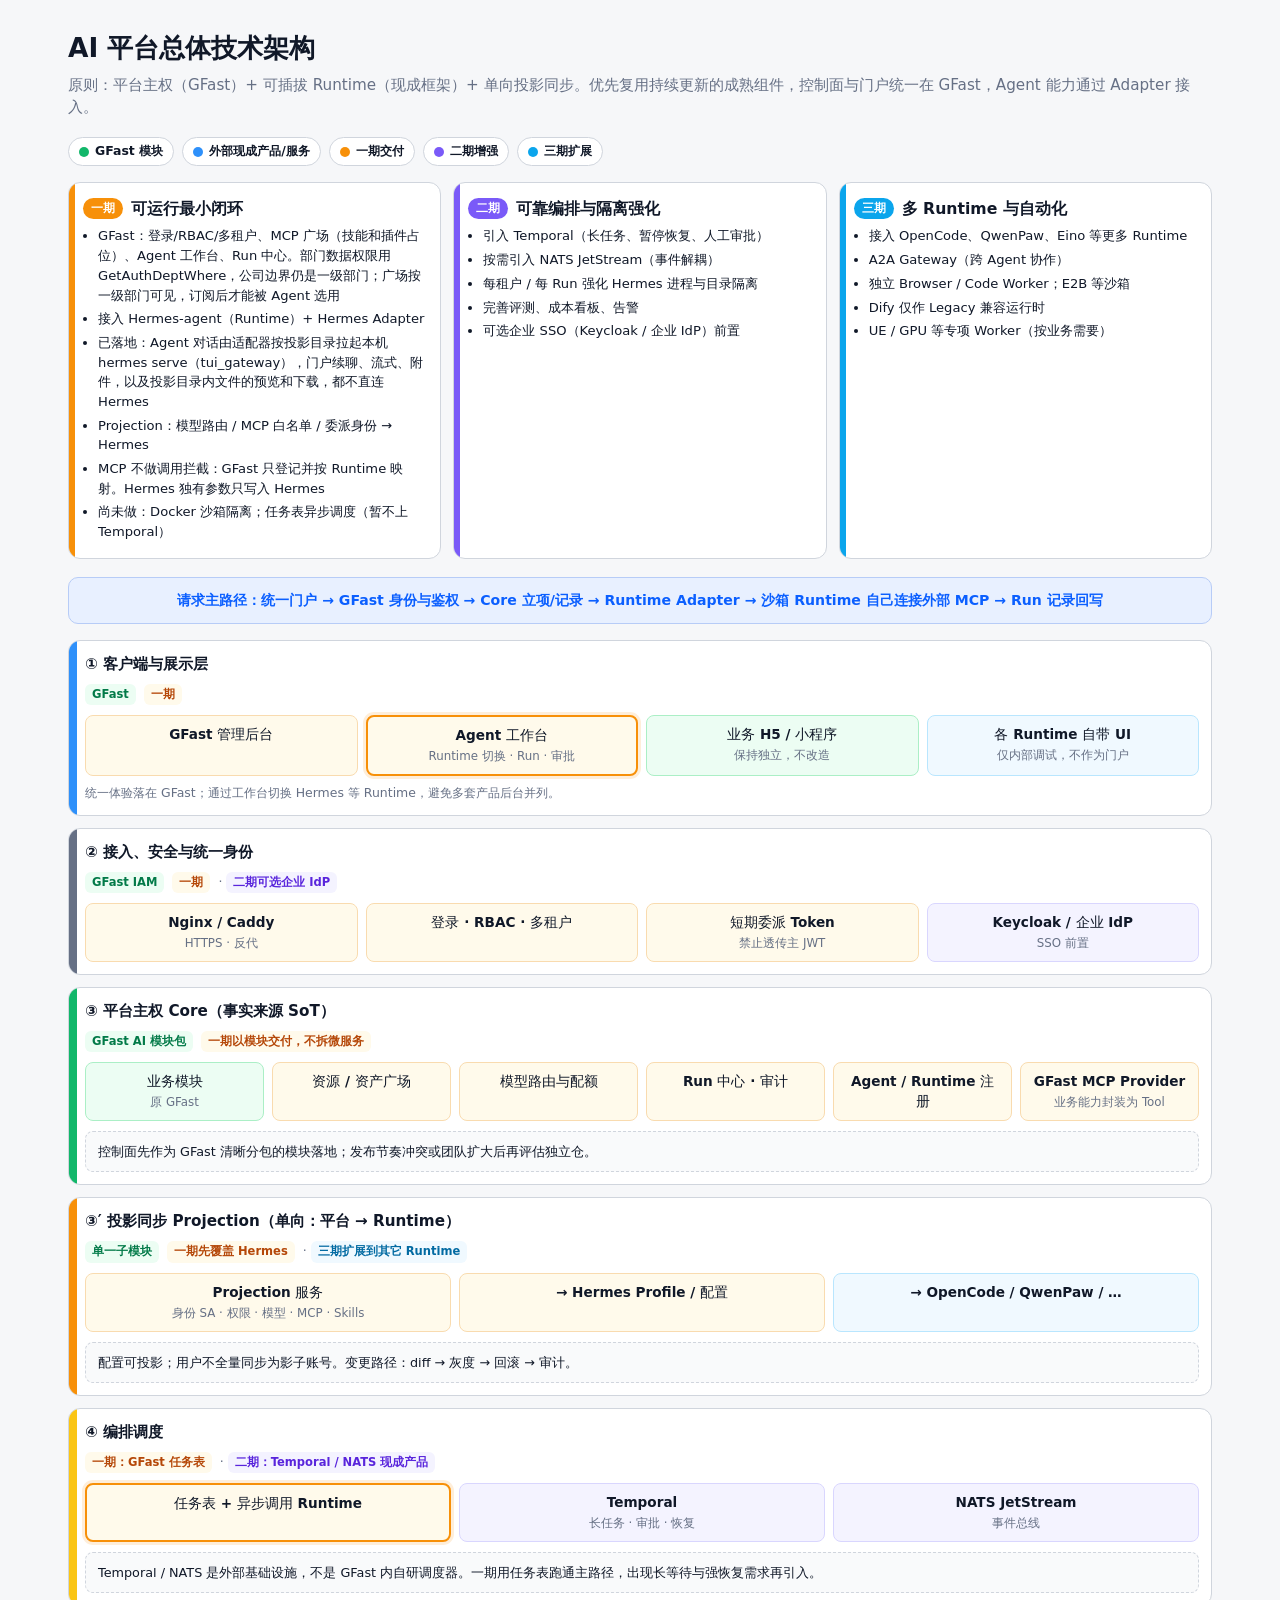
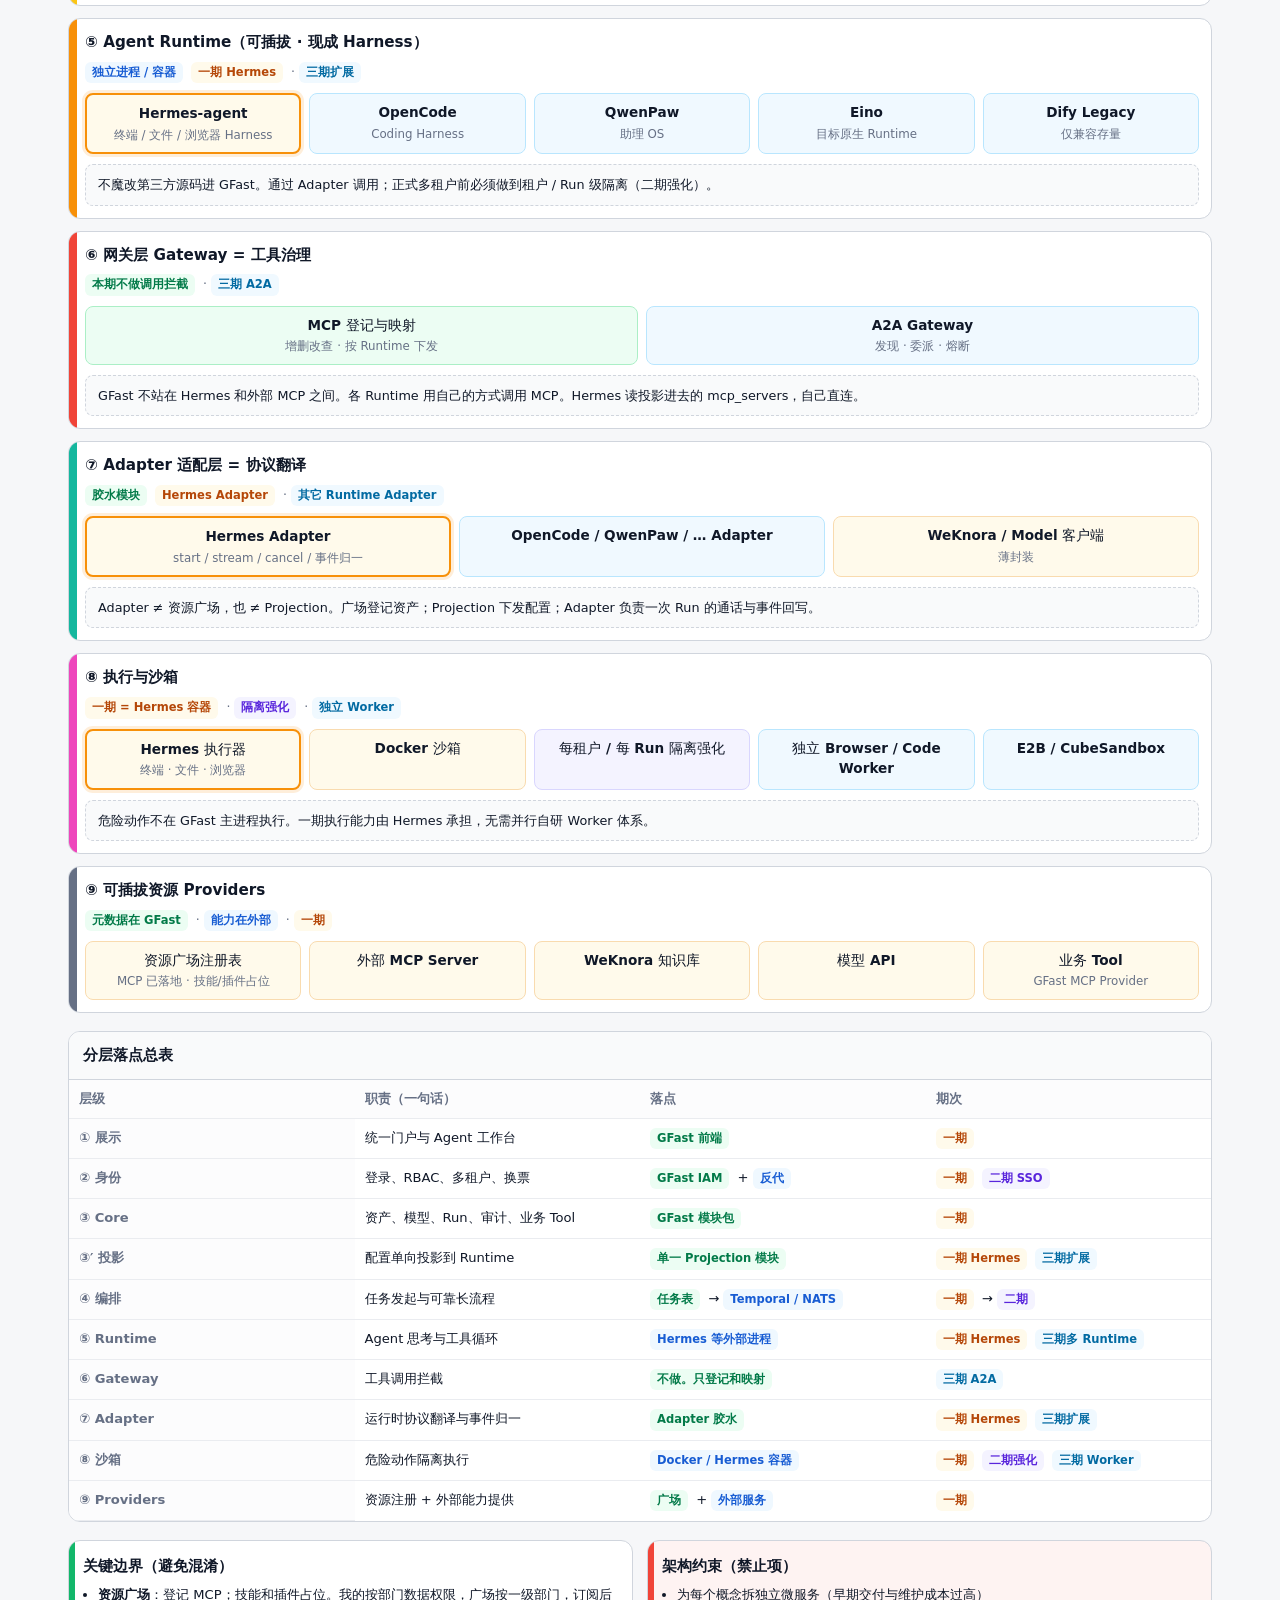
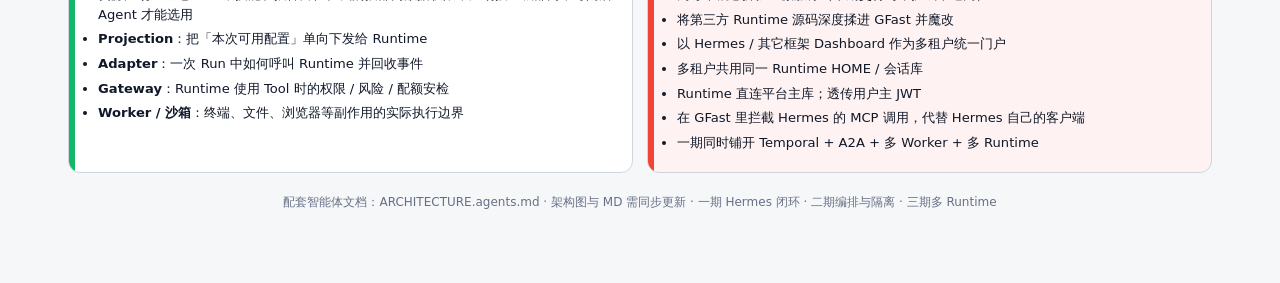
==== index.html @ 3c0a9f0e "docs: sync architecture from coding workspace Reflect current integration: GFast registers/projects " ====
<!DOCTYPE html>
<html lang="zh-CN">
<head>
    <meta charset="UTF-8" />
    <meta name="viewport" content="width=device-width, initial-scale=1" />
    <title>AI 平台总体技术架构</title>
    <style>
        :root {
            --bg: #f6f7f9;
            --text: #101828;
            --muted: #667085;
            --border: #d0d5dd;
            --card: #fff;
            --gfast: #ecfdf3;
            --gfast-a: #12b76a;
            --ext: #eff8ff;
            --ext-a: #2e90fa;
            --p1: #fffaeb;
            --p1-a: #f79009;
            --p2: #f4f3ff;
            --p2-a: #7a5af8;
            --p3: #f0f9ff;
            --p3-a: #0ba5ec;
            --danger: #fef3f2;
            --danger-a: #f04438;
        }
        * { box-sizing: border-box; }
        body {
            margin: 0;
            font-family: "PingFang SC", "Noto Sans SC", "Microsoft YaHei", system-ui, sans-serif;
            background: var(--bg);
            color: var(--text);
            line-height: 1.5;
        }
        .page { max-width: 1180px; margin: 0 auto; padding: 28px 18px 72px; }
        h1 { margin: 0 0 6px; font-size: 1.65rem; }
        .sub { margin: 0 0 18px; color: var(--muted); font-size: .95rem; }

        .legend {
            display: flex; flex-wrap: wrap; gap: 8px; margin-bottom: 16px;
        }
        .chip {
            display: inline-flex; align-items: center; gap: 6px;
            border-radius: 999px; padding: 4px 10px; font-size: .78rem; font-weight: 600;
            border: 1px solid var(--border); background: #fff;
        }
        .dot { width: 10px; height: 10px; border-radius: 50%; }
        .dot.gfast { background: var(--gfast-a); }
        .dot.ext { background: var(--ext-a); }
        .dot.p1 { background: var(--p1-a); }
        .dot.p2 { background: var(--p2-a); }
        .dot.p3 { background: var(--p3-a); }

        .phases {
            display: grid;
            grid-template-columns: repeat(3, 1fr);
            gap: 12px;
            margin-bottom: 18px;
        }
        @media (max-width: 900px) { .phases { grid-template-columns: 1fr; } }
        .phase-card {
            background: #fff;
            border: 1px solid var(--border);
            border-radius: 12px;
            padding: 14px 14px 12px;
            position: relative;
            overflow: hidden;
        }
        .phase-card::before {
            content: ""; position: absolute; left: 0; top: 0; bottom: 0; width: 6px;
            background: var(--accent);
        }
        .phase-card.p1 { --accent: var(--p1-a); }
        .phase-card.p2 { --accent: var(--p2-a); }
        .phase-card.p3 { --accent: var(--p3-a); }
        .phase-card h2 {
            margin: 0 0 6px; font-size: .98rem;
            display: flex; align-items: center; gap: 8px;
        }
        .badge {
            font-size: .72rem; font-weight: 700; padding: 2px 8px;
            border-radius: 999px; color: #fff; background: var(--accent);
        }
        .phase-card ul { margin: 0; padding-left: 1.15em; font-size: .82rem; }
        .phase-card li { margin: 4px 0; }

        .flow {
            text-align: center; font-weight: 650; color: #0b5fff;
            background: #e8f0ff; border: 1px solid #b7ccf7; border-radius: 10px;
            padding: 12px 14px; margin-bottom: 16px; font-size: .88rem;
        }

        .tag {
            display: inline-block; font-size: .72rem; font-weight: 700;
            padding: 2px 7px; border-radius: 6px; margin-right: 4px; white-space: nowrap;
        }
        .tag.gfast { background: var(--gfast); color: #027a48; }
        .tag.ext { background: var(--ext); color: #175cd3; }
        .tag.p1 { background: var(--p1); color: #b54708; }
        .tag.p2 { background: var(--p2); color: #5925dc; }
        .tag.p3 { background: var(--p3); color: #026aa2; }

        .layers { display: flex; flex-direction: column; gap: 12px; }
        .layer {
            position: relative; border: 1.5px solid var(--border); border-radius: 12px;
            padding: 12px 12px 12px 16px; background: #fff; overflow: hidden;
        }
        .layer::before {
            content: ""; position: absolute; left: 0; top: 0; bottom: 0; width: 8px;
            background: var(--accent, #98a2b3);
        }
        .layer h3 { margin: 0 0 8px; font-size: .95rem; }
        .meta { font-size: .78rem; color: var(--muted); margin: 0 0 10px; }
        .boxes { display: flex; flex-wrap: wrap; gap: 8px; }
        .box {
            background: #fff; border: 1px solid #c8cdd5; border-radius: 8px;
            padding: 8px 10px; min-width: 130px; flex: 1 1 130px; text-align: center;
            font-size: .85rem; font-weight: 550;
        }
        .box small { display: block; margin-top: 3px; color: var(--muted); font-weight: 400; font-size: .74rem; }
        .box.gfast { background: var(--gfast); border-color: #abefc6; }
        .box.ext { background: var(--ext); border-color: #b2ddff; }
        .box.p1 { background: var(--p1); border-color: #f9dbaf; }
        .box.p2 { background: var(--p2); border-color: #d9d6fe; }
        .box.p3 { background: var(--p3); border-color: #b9e6fe; }
        .box.highlight {
            border: 2.5px solid #f79009; background: #fffaeb;
            box-shadow: 0 0 0 3px rgba(247,144,9,.15);
        }
        .note { margin: 8px 0 0; font-size: .78rem; color: var(--muted); }
        .explain {
            margin-top: 10px; padding: 10px 12px; border-radius: 8px;
            background: #f9fafb; border: 1px dashed #d0d5dd; font-size: .8rem;
        }

        .l1 { --accent: #2e90fa; }
        .l2 { --accent: #667085; }
        .l3 { --accent: #12b76a; }
        .l3p { --accent: #f79009; }
        .l4 { --accent: #fac515; }
        .l5 { --accent: #f79009; }
        .l6 { --accent: #f04438; }
        .l7 { --accent: #15b79e; }
        .l8 { --accent: #ee46bc; }
        .l9 { --accent: #667085; }

        .bottom {
            display: grid; grid-template-columns: 1fr 1fr; gap: 14px; margin-top: 18px;
        }
        @media (max-width: 900px) { .bottom { grid-template-columns: 1fr; } }
        .panel {
            background: #fff; border: 1px solid var(--border); border-radius: 12px;
            padding: 14px; position: relative; overflow: hidden;
        }
        .panel::before {
            content: ""; position: absolute; left: 0; top: 0; bottom: 0; width: 6px;
            background: var(--accent, #98a2b3);
        }
        .panel h3 { margin: 0 0 8px; font-size: .92rem; }
        .panel ul { margin: 0; padding-left: 1.15em; font-size: .82rem; }
        .panel li { margin: 5px 0; }
        .panel.concepts { --accent: #12b76a; }
        .panel.forbid { --accent: var(--danger-a); background: var(--danger); }

        .matrix {
            margin-top: 18px;
            background: #fff;
            border: 1px solid var(--border);
            border-radius: 12px;
            overflow: hidden;
        }
        .matrix h3 {
            margin: 0; padding: 12px 14px; font-size: .95rem;
            border-bottom: 1px solid var(--border); background: #f9fafb;
        }
        .matrix table { width: 100%; border-collapse: collapse; font-size: .82rem; }
        .matrix th, .matrix td {
            border-bottom: 1px solid #eaecf0; padding: 9px 10px; text-align: left; vertical-align: top;
        }
        .matrix th { color: var(--muted); font-weight: 600; background: #fcfcfd; width: 16%; }
        .matrix tr:last-child td { border-bottom: none; }

        footer { margin-top: 20px; text-align: center; color: var(--muted); font-size: .75rem; }
    </style>
</head>
<body>
<div class="page">
    <h1>AI 平台总体技术架构</h1>
    <p class="sub">原则：平台主权（GFast）+ 可插拔 Runtime（现成框架）+ 单向投影同步。优先复用持续更新的成熟组件，控制面与门户统一在 GFast，Agent 能力通过 Adapter 接入。</p>

    <div class="legend">
        <span class="chip"><span class="dot gfast"></span>GFast 模块</span>
        <span class="chip"><span class="dot ext"></span>外部现成产品/服务</span>
        <span class="chip"><span class="dot p1"></span>一期交付</span>
        <span class="chip"><span class="dot p2"></span>二期增强</span>
        <span class="chip"><span class="dot p3"></span>三期扩展</span>
    </div>

    <div class="phases">
        <section class="phase-card p1">
            <h2><span class="badge">一期</span> 可运行最小闭环</h2>
            <ul>
                <li>GFast：登录/RBAC/多租户、MCP 广场（技能和插件占位）、Agent 工作台、Run 中心。部门数据权限用 GetAuthDeptWhere，公司边界仍是一级部门；广场按一级部门可见，订阅后才能被 Agent 选用</li>
                <li>接入 Hermes-agent（Runtime）+ Hermes Adapter</li>
                <li>已落地：Agent 对话由适配器按投影目录拉起本机 hermes serve（tui_gateway），门户续聊、流式、附件，以及投影目录内文件的预览和下载，都不直连 Hermes</li>
                <li>Projection：模型路由 / MCP 白名单 / 委派身份 → Hermes</li>
                <li>MCP 不做调用拦截：GFast 只登记并按 Runtime 映射。Hermes 独有参数只写入 Hermes</li>
                <li>尚未做：Docker 沙箱隔离；任务表异步调度（暂不上 Temporal）</li>
            </ul>
        </section>
        <section class="phase-card p2">
            <h2><span class="badge">二期</span> 可靠编排与隔离强化</h2>
            <ul>
                <li>引入 Temporal（长任务、暂停恢复、人工审批）</li>
                <li>按需引入 NATS JetStream（事件解耦）</li>
                <li>每租户 / 每 Run 强化 Hermes 进程与目录隔离</li>
                <li>完善评测、成本看板、告警</li>
                <li>可选企业 SSO（Keycloak / 企业 IdP）前置</li>
            </ul>
        </section>
        <section class="phase-card p3">
            <h2><span class="badge">三期</span> 多 Runtime 与自动化</h2>
            <ul>
                <li>接入 OpenCode、QwenPaw、Eino 等更多 Runtime</li>
                <li>A2A Gateway（跨 Agent 协作）</li>
                <li>独立 Browser / Code Worker；E2B 等沙箱</li>
                <li>Dify 仅作 Legacy 兼容运行时</li>
                <li>UE / GPU 等专项 Worker（按业务需要）</li>
            </ul>
        </section>
    </div>

    <div class="flow">
        请求主路径：统一门户 → GFast 身份与鉴权 → Core 立项/记录 → Runtime Adapter → 沙箱 Runtime 自己连接外部 MCP → Run 记录回写
    </div>

    <div class="layers">

        <section class="layer l1" id="layer-1">
            <h3>① 客户端与展示层</h3>
            <p class="meta"><span class="tag gfast">GFast</span> <span class="tag p1">一期</span></p>
            <div class="boxes">
                <div class="box gfast p1">GFast 管理后台</div>
                <div class="box gfast p1 highlight">Agent 工作台<small>Runtime 切换 · Run · 审批</small></div>
                <div class="box gfast">业务 H5 / 小程序<small>保持独立，不改造</small></div>
                <div class="box p3">各 Runtime 自带 UI<small>仅内部调试，不作为门户</small></div>
            </div>
            <p class="note">统一体验落在 GFast；通过工作台切换 Hermes 等 Runtime，避免多套产品后台并列。</p>
        </section>

        <section class="layer l2" id="layer-2">
            <h3>② 接入、安全与统一身份</h3>
            <p class="meta"><span class="tag gfast">GFast IAM</span> <span class="tag p1">一期</span> · <span class="tag p2">二期可选企业 IdP</span></p>
            <div class="boxes">
                <div class="box ext p1">Nginx / Caddy<small>HTTPS · 反代</small></div>
                <div class="box gfast p1">登录 · RBAC · 多租户</div>
                <div class="box gfast p1">短期委派 Token<small>禁止透传主 JWT</small></div>
                <div class="box p2">Keycloak / 企业 IdP<small>SSO 前置</small></div>
            </div>
        </section>

        <section class="layer l3" id="layer-3">
            <h3>③ 平台主权 Core（事实来源 SoT）</h3>
            <p class="meta"><span class="tag gfast">GFast AI 模块包</span> <span class="tag p1">一期以模块交付，不拆微服务</span></p>
            <div class="boxes">
                <div class="box gfast">业务模块<small>原 GFast</small></div>
                <div class="box gfast p1">资源 / 资产广场</div>
                <div class="box gfast p1">模型路由与配额</div>
                <div class="box gfast p1">Run 中心 · 审计</div>
                <div class="box gfast p1">Agent / Runtime 注册</div>
                <div class="box gfast p1">GFast MCP Provider<small>业务能力封装为 Tool</small></div>
            </div>
            <div class="explain">控制面先作为 GFast 清晰分包的模块落地；发布节奏冲突或团队扩大后再评估独立仓。</div>
        </section>

        <section class="layer l3p" id="layer-3p">
            <h3>③′ 投影同步 Projection（单向：平台 → Runtime）</h3>
            <p class="meta"><span class="tag gfast">单一子模块</span> <span class="tag p1">一期先覆盖 Hermes</span> · <span class="tag p3">三期扩展到其它 Runtime</span></p>
            <div class="boxes">
                <div class="box gfast p1">Projection 服务<small>身份 SA · 权限 · 模型 · MCP · Skills</small></div>
                <div class="box p1">→ Hermes Profile / 配置</div>
                <div class="box p3">→ OpenCode / QwenPaw / …</div>
            </div>
            <div class="explain">配置可投影；用户不全量同步为影子账号。变更路径：diff → 灰度 → 回滚 → 审计。</div>
        </section>

        <section class="layer l4" id="layer-4">
            <h3>④ 编排调度</h3>
            <p class="meta"><span class="tag p1">一期：GFast 任务表</span> · <span class="tag p2">二期：Temporal / NATS 现成产品</span></p>
            <div class="boxes">
                <div class="box gfast p1 highlight">任务表 + 异步调用 Runtime</div>
                <div class="box ext p2">Temporal<small>长任务 · 审批 · 恢复</small></div>
                <div class="box ext p2">NATS JetStream<small>事件总线</small></div>
            </div>
            <div class="explain">Temporal / NATS 是外部基础设施，不是 GFast 内自研调度器。一期用任务表跑通主路径，出现长等待与强恢复需求再引入。</div>
        </section>

        <section class="layer l5" id="layer-5">
            <h3>⑤ Agent Runtime（可插拔 · 现成 Harness）</h3>
            <p class="meta"><span class="tag ext">独立进程 / 容器</span> <span class="tag p1">一期 Hermes</span> · <span class="tag p3">三期扩展</span></p>
            <div class="boxes">
                <div class="box p1 highlight">Hermes-agent<small>终端 / 文件 / 浏览器 Harness</small></div>
                <div class="box p3">OpenCode<small>Coding Harness</small></div>
                <div class="box p3">QwenPaw<small>助理 OS</small></div>
                <div class="box p3">Eino<small>目标原生 Runtime</small></div>
                <div class="box p3">Dify Legacy<small>仅兼容存量</small></div>
            </div>
            <div class="explain">不魔改第三方源码进 GFast。通过 Adapter 调用；正式多租户前必须做到租户 / Run 级隔离（二期强化）。</div>
        </section>

        <section class="layer l6" id="layer-6">
            <h3>⑥ 网关层 Gateway = 工具治理</h3>
            <p class="meta"><span class="tag gfast">本期不做调用拦截</span> · <span class="tag p3">三期 A2A</span></p>
            <div class="boxes">
                <div class="box gfast">MCP 登记与映射<small>增删改查 · 按 Runtime 下发</small></div>
                <div class="box p3">A2A Gateway<small>发现 · 委派 · 熔断</small></div>
            </div>
            <div class="explain">GFast 不站在 Hermes 和外部 MCP 之间。各 Runtime 用自己的方式调用 MCP。Hermes 读投影进去的 mcp_servers，自己直连。</div>
        </section>

        <section class="layer l7" id="layer-7">
            <h3>⑦ Adapter 适配层 = 协议翻译</h3>
            <p class="meta"><span class="tag gfast">胶水模块</span> <span class="tag p1">Hermes Adapter</span> · <span class="tag p3">其它 Runtime Adapter</span></p>
            <div class="boxes">
                <div class="box gfast p1 highlight">Hermes Adapter<small>start / stream / cancel / 事件归一</small></div>
                <div class="box p3">OpenCode / QwenPaw / … Adapter</div>
                <div class="box gfast p1">WeKnora / Model 客户端<small>薄封装</small></div>
            </div>
            <div class="explain">Adapter ≠ 资源广场，也 ≠ Projection。广场登记资产；Projection 下发配置；Adapter 负责一次 Run 的通话与事件回写。</div>
        </section>

        <section class="layer l8" id="layer-8">
            <h3>⑧ 执行与沙箱</h3>
            <p class="meta"><span class="tag p1">一期 = Hermes 容器</span> · <span class="tag p2">隔离强化</span> · <span class="tag p3">独立 Worker</span></p>
            <div class="boxes">
                <div class="box p1 highlight">Hermes 执行器<small>终端 · 文件 · 浏览器</small></div>
                <div class="box ext p1">Docker 沙箱</div>
                <div class="box p2">每租户 / 每 Run 隔离强化</div>
                <div class="box p3">独立 Browser / Code Worker</div>
                <div class="box p3">E2B / CubeSandbox</div>
            </div>
            <div class="explain">危险动作不在 GFast 主进程执行。一期执行能力由 Hermes 承担，无需并行自研 Worker 体系。</div>
        </section>

        <section class="layer l9" id="layer-9">
            <h3>⑨ 可插拔资源 Providers</h3>
            <p class="meta"><span class="tag gfast">元数据在 GFast</span> · <span class="tag ext">能力在外部</span> · <span class="tag p1">一期</span></p>
            <div class="boxes">
                <div class="box gfast p1">资源广场注册表<small>MCP 已落地 · 技能/插件占位</small></div>
                <div class="box ext p1">外部 MCP Server</div>
                <div class="box ext p1">WeKnora 知识库</div>
                <div class="box ext p1">模型 API</div>
                <div class="box gfast p1">业务 Tool<small>GFast MCP Provider</small></div>
            </div>
        </section>
    </div>

    <section class="matrix">
        <h3>分层落点总表</h3>
        <table>
            <thead>
            <tr>
                <th>层级</th>
                <th>职责（一句话）</th>
                <th>落点</th>
                <th>期次</th>
            </tr>
            </thead>
            <tbody>
            <tr>
                <th>① 展示</th>
                <td>统一门户与 Agent 工作台</td>
                <td><span class="tag gfast">GFast 前端</span></td>
                <td><span class="tag p1">一期</span></td>
            </tr>
            <tr>
                <th>② 身份</th>
                <td>登录、RBAC、多租户、换票</td>
                <td><span class="tag gfast">GFast IAM</span> + <span class="tag ext">反代</span></td>
                <td><span class="tag p1">一期</span> <span class="tag p2">二期 SSO</span></td>
            </tr>
            <tr>
                <th>③ Core</th>
                <td>资产、模型、Run、审计、业务 Tool</td>
                <td><span class="tag gfast">GFast 模块包</span></td>
                <td><span class="tag p1">一期</span></td>
            </tr>
            <tr>
                <th>③′ 投影</th>
                <td>配置单向投影到 Runtime</td>
                <td><span class="tag gfast">单一 Projection 模块</span></td>
                <td><span class="tag p1">一期 Hermes</span> <span class="tag p3">三期扩展</span></td>
            </tr>
            <tr>
                <th>④ 编排</th>
                <td>任务发起与可靠长流程</td>
                <td><span class="tag gfast">任务表</span> → <span class="tag ext">Temporal / NATS</span></td>
                <td><span class="tag p1">一期</span> → <span class="tag p2">二期</span></td>
            </tr>
            <tr>
                <th>⑤ Runtime</th>
                <td>Agent 思考与工具循环</td>
                <td><span class="tag ext">Hermes 等外部进程</span></td>
                <td><span class="tag p1">一期 Hermes</span> <span class="tag p3">三期多 Runtime</span></td>
            </tr>
            <tr>
                <th>⑥ Gateway</th>
                <td>工具调用拦截</td>
                <td><span class="tag gfast">不做。只登记和映射</span></td>
                <td><span class="tag p3">三期 A2A</span></td>
            </tr>
            <tr>
                <th>⑦ Adapter</th>
                <td>运行时协议翻译与事件归一</td>
                <td><span class="tag gfast">Adapter 胶水</span></td>
                <td><span class="tag p1">一期 Hermes</span> <span class="tag p3">三期扩展</span></td>
            </tr>
            <tr>
                <th>⑧ 沙箱</th>
                <td>危险动作隔离执行</td>
                <td><span class="tag ext">Docker / Hermes 容器</span></td>
                <td><span class="tag p1">一期</span> <span class="tag p2">二期强化</span> <span class="tag p3">三期 Worker</span></td>
            </tr>
            <tr>
                <th>⑨ Providers</th>
                <td>资源注册 + 外部能力提供</td>
                <td><span class="tag gfast">广场</span> + <span class="tag ext">外部服务</span></td>
                <td><span class="tag p1">一期</span></td>
            </tr>
            </tbody>
        </table>
    </section>

    <div class="bottom">
        <section class="panel concepts">
            <h3>关键边界（避免混淆）</h3>
            <ul>
                <li><strong>资源广场</strong>：登记 MCP；技能和插件占位。我的按部门数据权限，广场按一级部门，订阅后 Agent 才能选用</li>
                <li><strong>Projection</strong>：把「本次可用配置」单向下发给 Runtime</li>
                <li><strong>Adapter</strong>：一次 Run 中如何呼叫 Runtime 并回收事件</li>
                <li><strong>Gateway</strong>：Runtime 使用 Tool 时的权限 / 风险 / 配额安检</li>
                <li><strong>Worker / 沙箱</strong>：终端、文件、浏览器等副作用的实际执行边界</li>
            </ul>
        </section>
        <section class="panel forbid">
            <h3>架构约束（禁止项）</h3>
            <ul>
                <li>为每个概念拆独立微服务（早期交付与维护成本过高）</li>
                <li>将第三方 Runtime 源码深度揉进 GFast 并魔改</li>
                <li>以 Hermes / 其它框架 Dashboard 作为多租户统一门户</li>
                <li>多租户共用同一 Runtime HOME / 会话库</li>
                <li>Runtime 直连平台主库；透传用户主 JWT</li>
                <li>在 GFast 里拦截 Hermes 的 MCP 调用，代替 Hermes 自己的客户端</li>
                <li>一期同时铺开 Temporal + A2A + 多 Worker + 多 Runtime</li>
            </ul>
        </section>
    </div>

    <footer>配套智能体文档：ARCHITECTURE.agents.md · 架构图与 MD 需同步更新 · 一期 Hermes 闭环 · 二期编排与隔离 · 三期多 Runtime</footer>
</div>
</body>
</html>
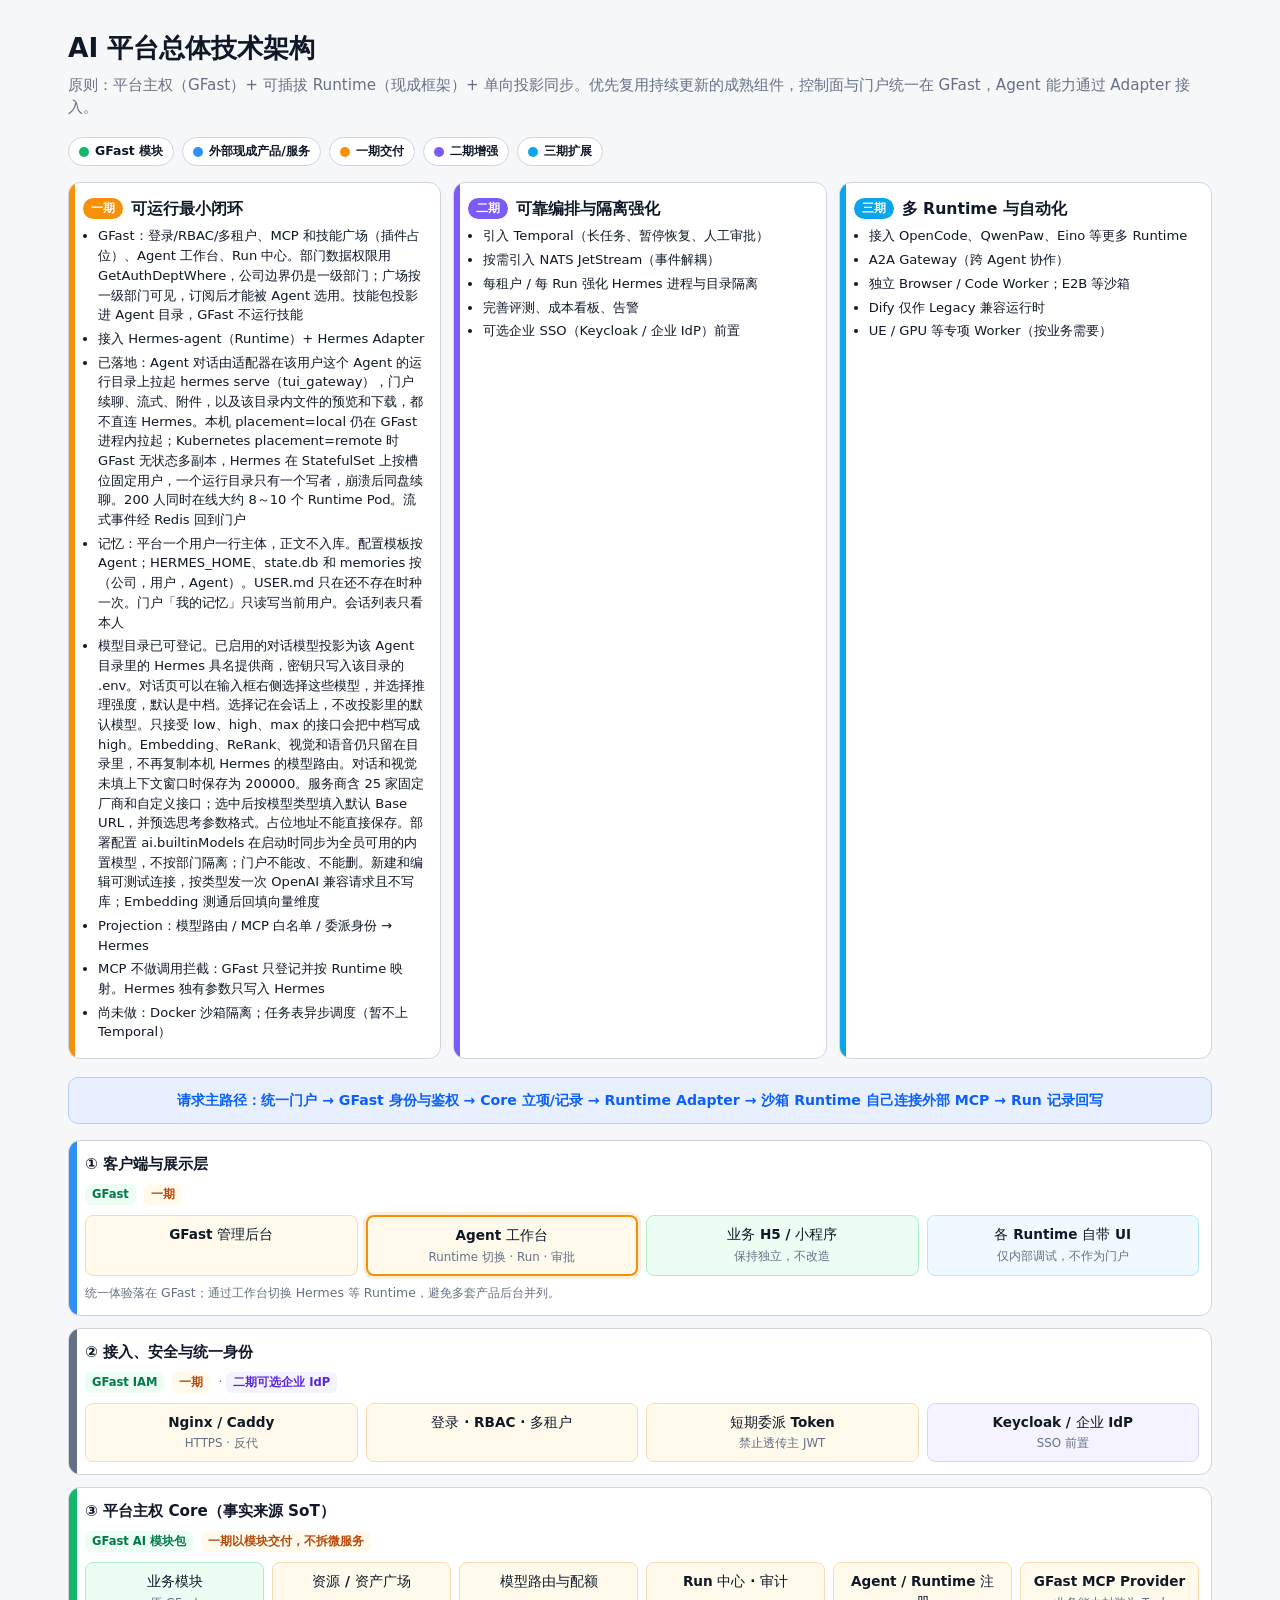
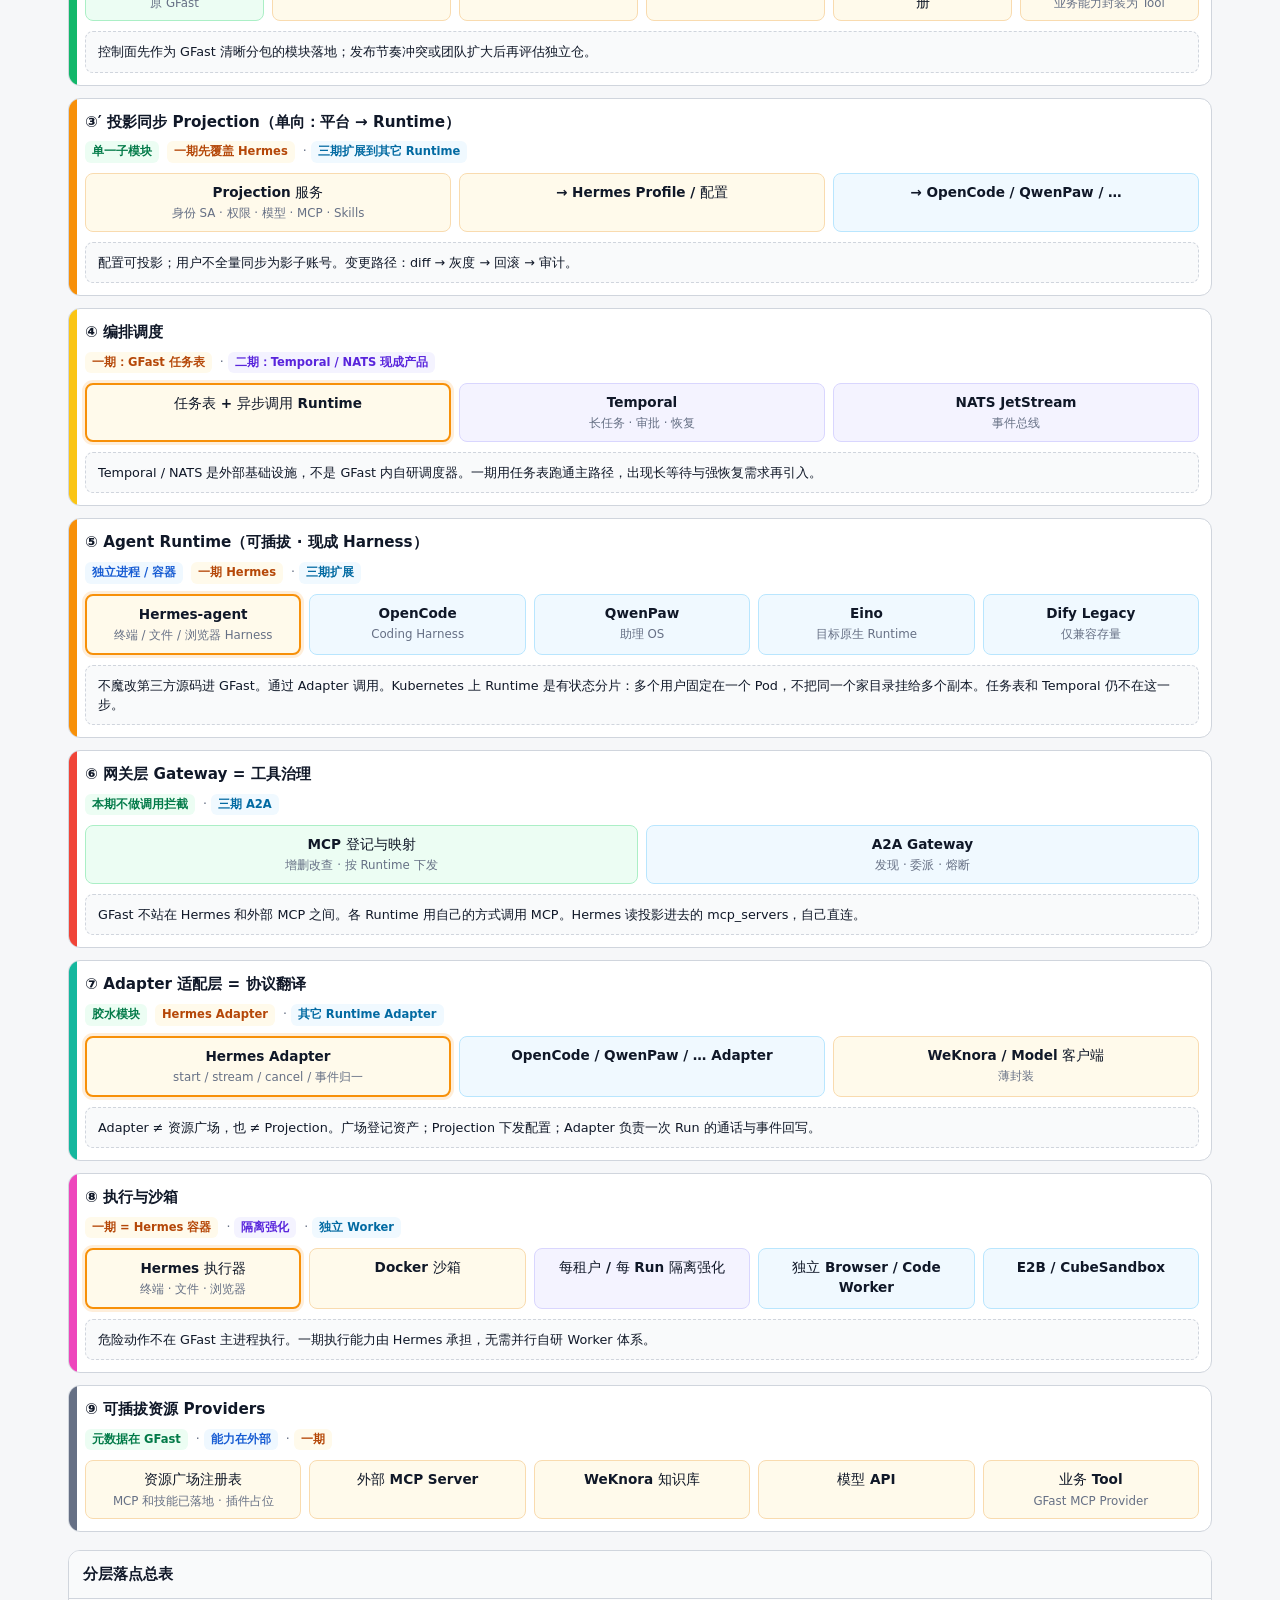
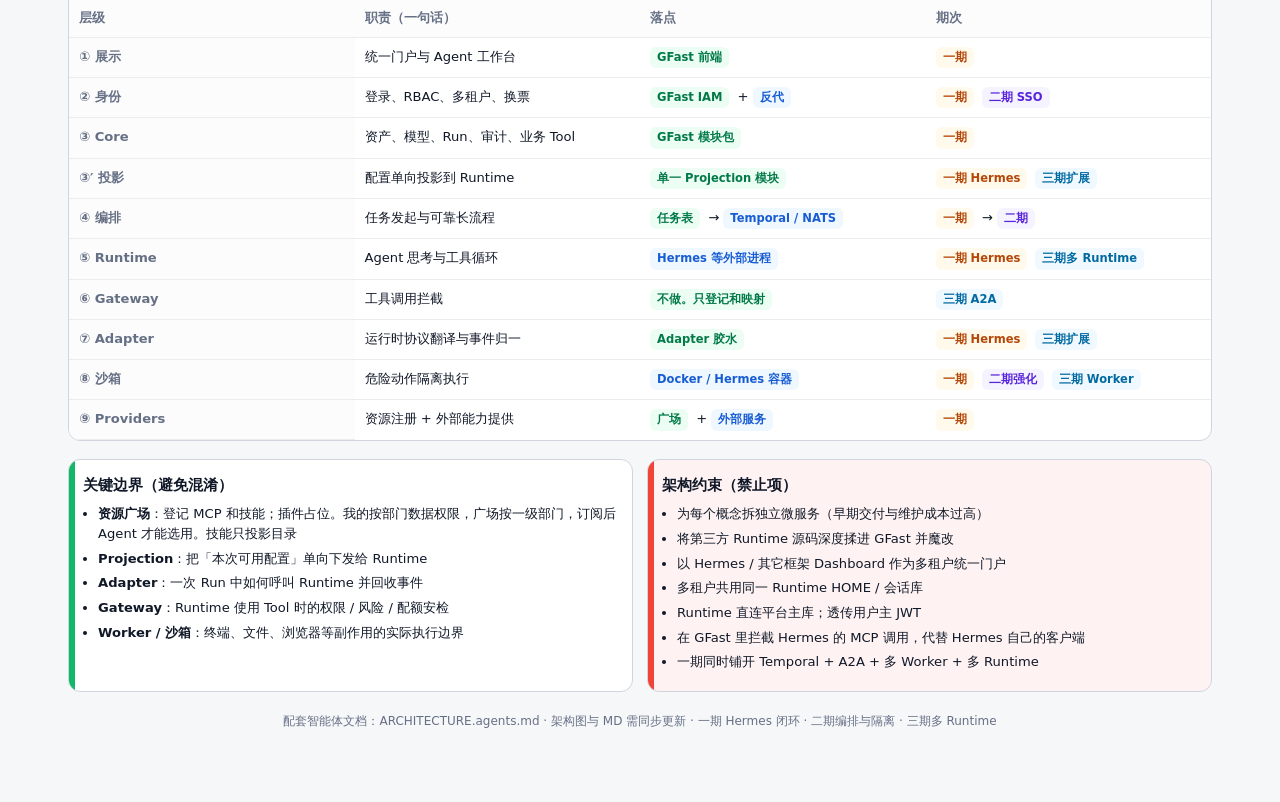
==== commit 813df839: "docs: sync architecture from coding workspace (placement local/remote, skills plaza, model catalog) " ====
--- a/index.html
+++ b/index.html
@@ -200,9 +200,11 @@
         <section class="phase-card p1">
             <h2><span class="badge">一期</span> 可运行最小闭环</h2>
             <ul>
-                <li>GFast：登录/RBAC/多租户、MCP 广场（技能和插件占位）、Agent 工作台、Run 中心。部门数据权限用 GetAuthDeptWhere，公司边界仍是一级部门；广场按一级部门可见，订阅后才能被 Agent 选用</li>
+                <li>GFast：登录/RBAC/多租户、MCP 和技能广场（插件占位）、Agent 工作台、Run 中心。部门数据权限用 GetAuthDeptWhere，公司边界仍是一级部门；广场按一级部门可见，订阅后才能被 Agent 选用。技能包投影进 Agent 目录，GFast 不运行技能</li>
                 <li>接入 Hermes-agent（Runtime）+ Hermes Adapter</li>
-                <li>已落地：Agent 对话由适配器按投影目录拉起本机 hermes serve（tui_gateway），门户续聊、流式、附件，以及投影目录内文件的预览和下载，都不直连 Hermes</li>
+                <li>已落地：Agent 对话由适配器在该用户这个 Agent 的运行目录上拉起 hermes serve（tui_gateway），门户续聊、流式、附件，以及该目录内文件的预览和下载，都不直连 Hermes。本机 placement=local 仍在 GFast 进程内拉起；Kubernetes placement=remote 时 GFast 无状态多副本，Hermes 在 StatefulSet 上按槽位固定用户，一个运行目录只有一个写者，崩溃后同盘续聊。200 人同时在线大约 8～10 个 Runtime Pod。流式事件经 Redis 回到门户</li>
+                <li>记忆：平台一个用户一行主体，正文不入库。配置模板按 Agent；HERMES_HOME、state.db 和 memories 按（公司，用户，Agent）。USER.md 只在还不存在时种一次。门户「我的记忆」只读写当前用户。会话列表只看本人</li>
+                <li>模型目录已可登记。已启用的对话模型投影为该 Agent 目录里的 Hermes 具名提供商，密钥只写入该目录的 .env。对话页可以在输入框右侧选择这些模型，并选择推理强度，默认是中档。选择记在会话上，不改投影里的默认模型。只接受 low、high、max 的接口会把中档写成 high。Embedding、ReRank、视觉和语音仍只留在目录里，不再复制本机 Hermes 的模型路由。对话和视觉未填上下文窗口时保存为 200000。服务商含 25 家固定厂商和自定义接口；选中后按模型类型填入默认 Base URL，并预选思考参数格式。占位地址不能直接保存。部署配置 ai.builtinModels 在启动时同步为全员可用的内置模型，不按部门隔离；门户不能改、不能删。新建和编辑可测试连接，按类型发一次 OpenAI 兼容请求且不写库；Embedding 测通后回填向量维度</li>
                 <li>Projection：模型路由 / MCP 白名单 / 委派身份 → Hermes</li>
                 <li>MCP 不做调用拦截：GFast 只登记并按 Runtime 映射。Hermes 独有参数只写入 Hermes</li>
                 <li>尚未做：Docker 沙箱隔离；任务表异步调度（暂不上 Temporal）</li>
@@ -305,7 +307,7 @@
                 <div class="box p3">Eino<small>目标原生 Runtime</small></div>
                 <div class="box p3">Dify Legacy<small>仅兼容存量</small></div>
             </div>
-            <div class="explain">不魔改第三方源码进 GFast。通过 Adapter 调用；正式多租户前必须做到租户 / Run 级隔离（二期强化）。</div>
+            <div class="explain">不魔改第三方源码进 GFast。通过 Adapter 调用。Kubernetes 上 Runtime 是有状态分片：多个用户固定在一个 Pod，不把同一个家目录挂给多个副本。任务表和 Temporal 仍不在这一步。</div>
         </section>
 
         <section class="layer l6" id="layer-6">
@@ -346,7 +348,7 @@
             <h3>⑨ 可插拔资源 Providers</h3>
             <p class="meta"><span class="tag gfast">元数据在 GFast</span> · <span class="tag ext">能力在外部</span> · <span class="tag p1">一期</span></p>
             <div class="boxes">
-                <div class="box gfast p1">资源广场注册表<small>MCP 已落地 · 技能/插件占位</small></div>
+                <div class="box gfast p1">资源广场注册表<small>MCP 和技能已落地 · 插件占位</small></div>
                 <div class="box ext p1">外部 MCP Server</div>
                 <div class="box ext p1">WeKnora 知识库</div>
                 <div class="box ext p1">模型 API</div>
@@ -435,7 +437,7 @@
         <section class="panel concepts">
             <h3>关键边界（避免混淆）</h3>
             <ul>
-                <li><strong>资源广场</strong>：登记 MCP；技能和插件占位。我的按部门数据权限，广场按一级部门，订阅后 Agent 才能选用</li>
+                <li><strong>资源广场</strong>：登记 MCP 和技能；插件占位。我的按部门数据权限，广场按一级部门，订阅后 Agent 才能选用。技能只投影目录</li>
                 <li><strong>Projection</strong>：把「本次可用配置」单向下发给 Runtime</li>
                 <li><strong>Adapter</strong>：一次 Run 中如何呼叫 Runtime 并回收事件</li>
                 <li><strong>Gateway</strong>：Runtime 使用 Tool 时的权限 / 风险 / 配额安检</li>
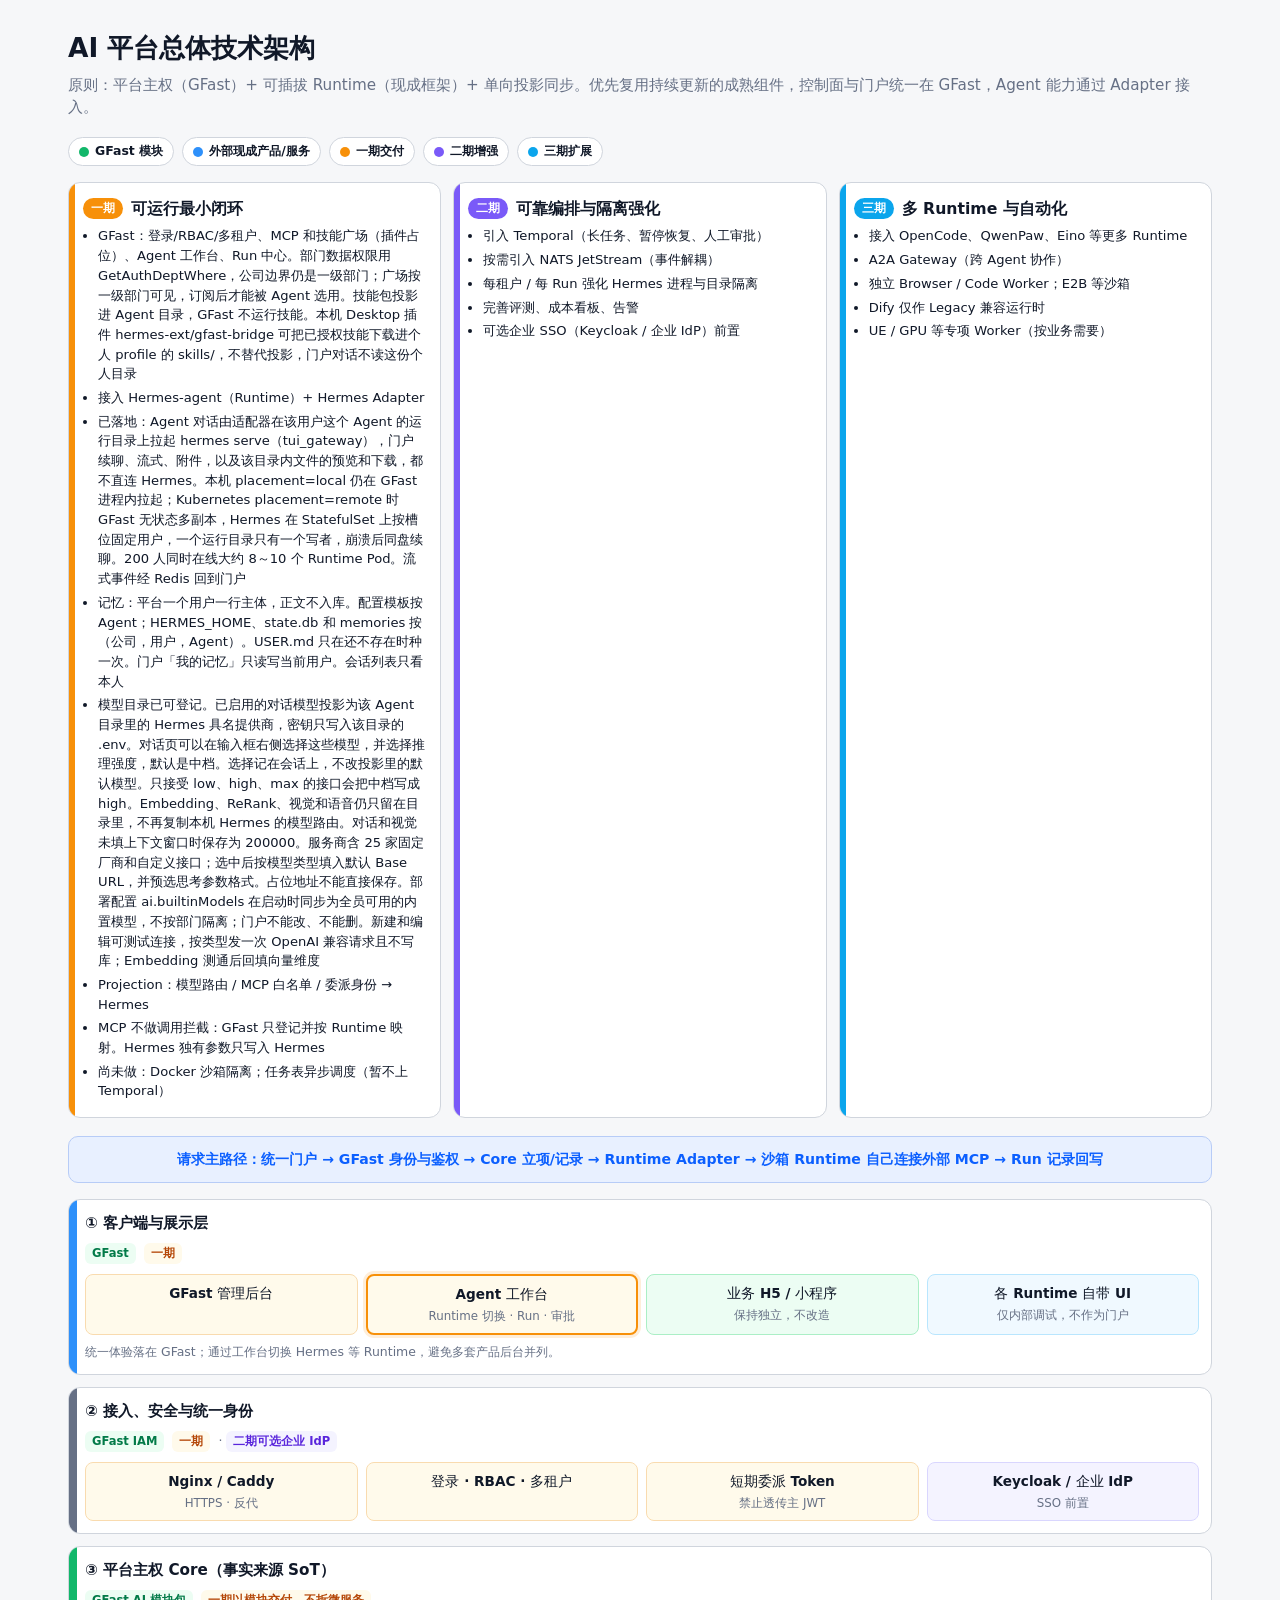
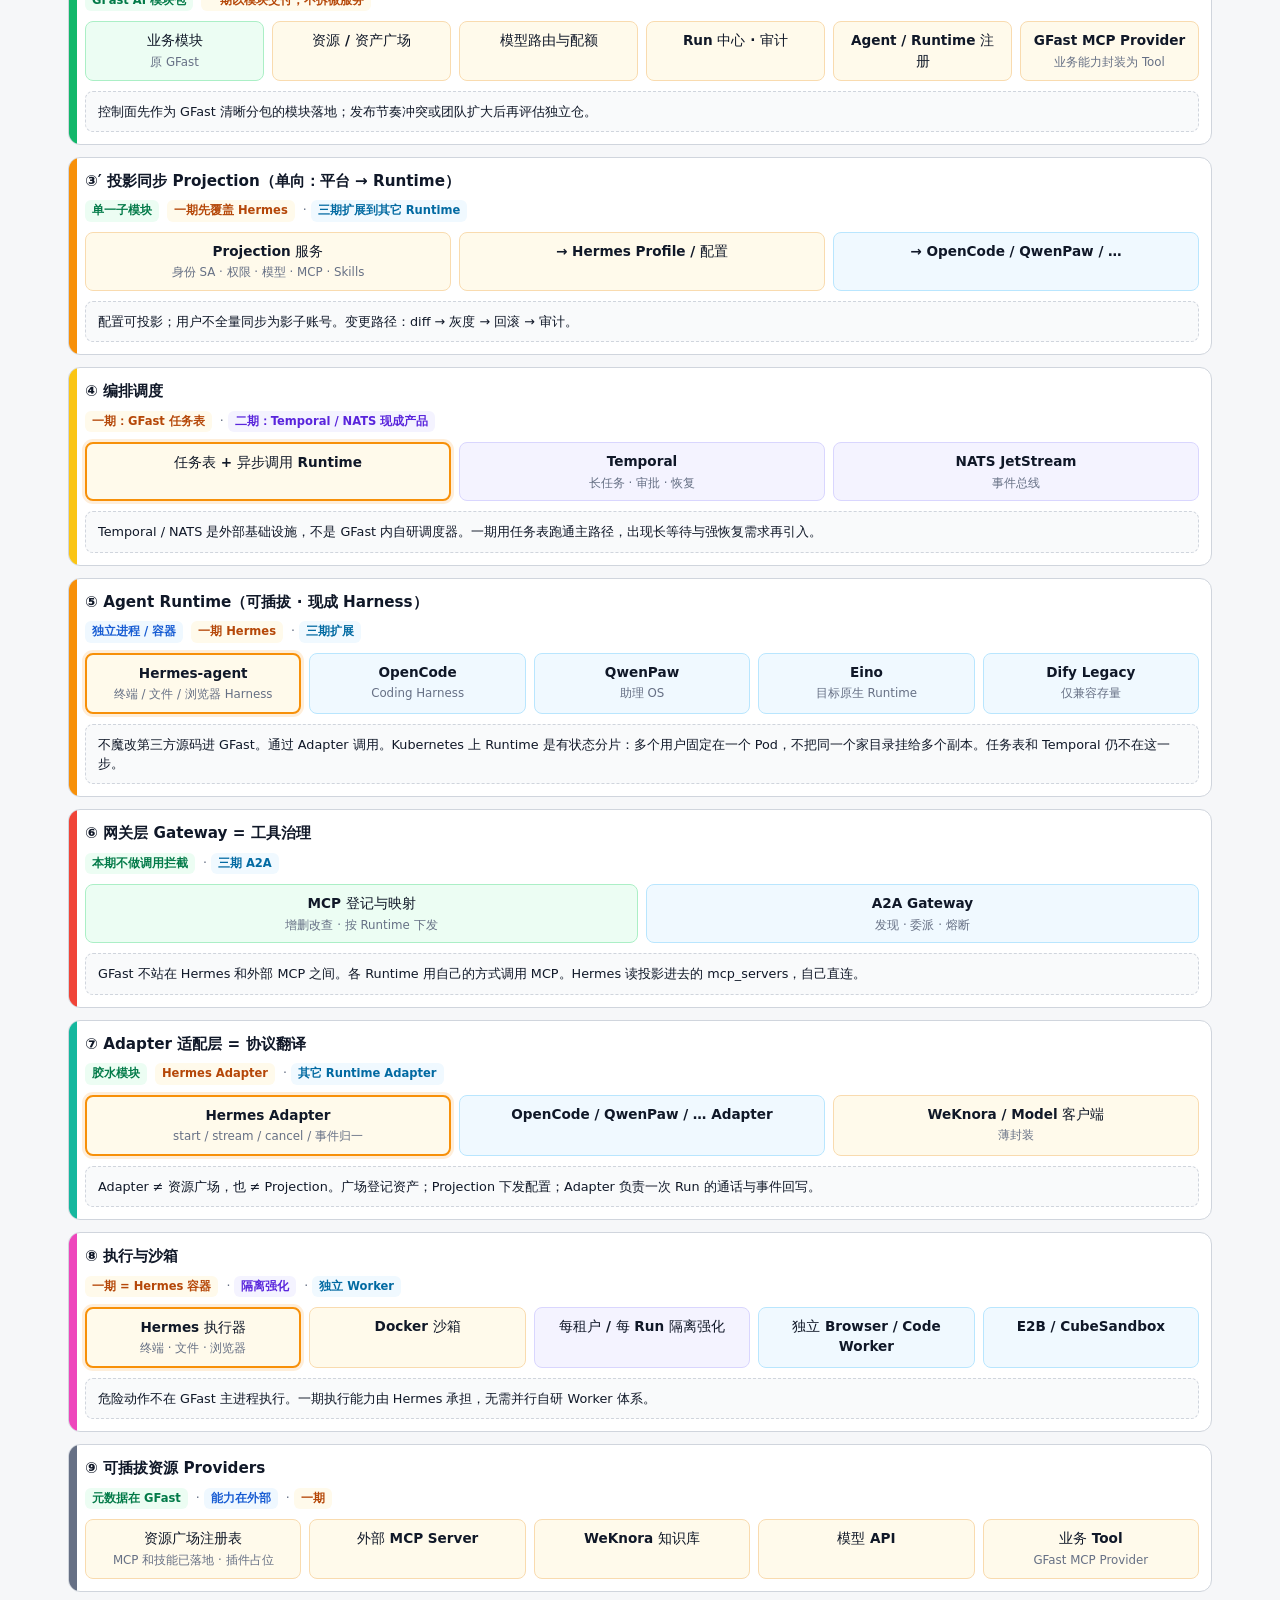
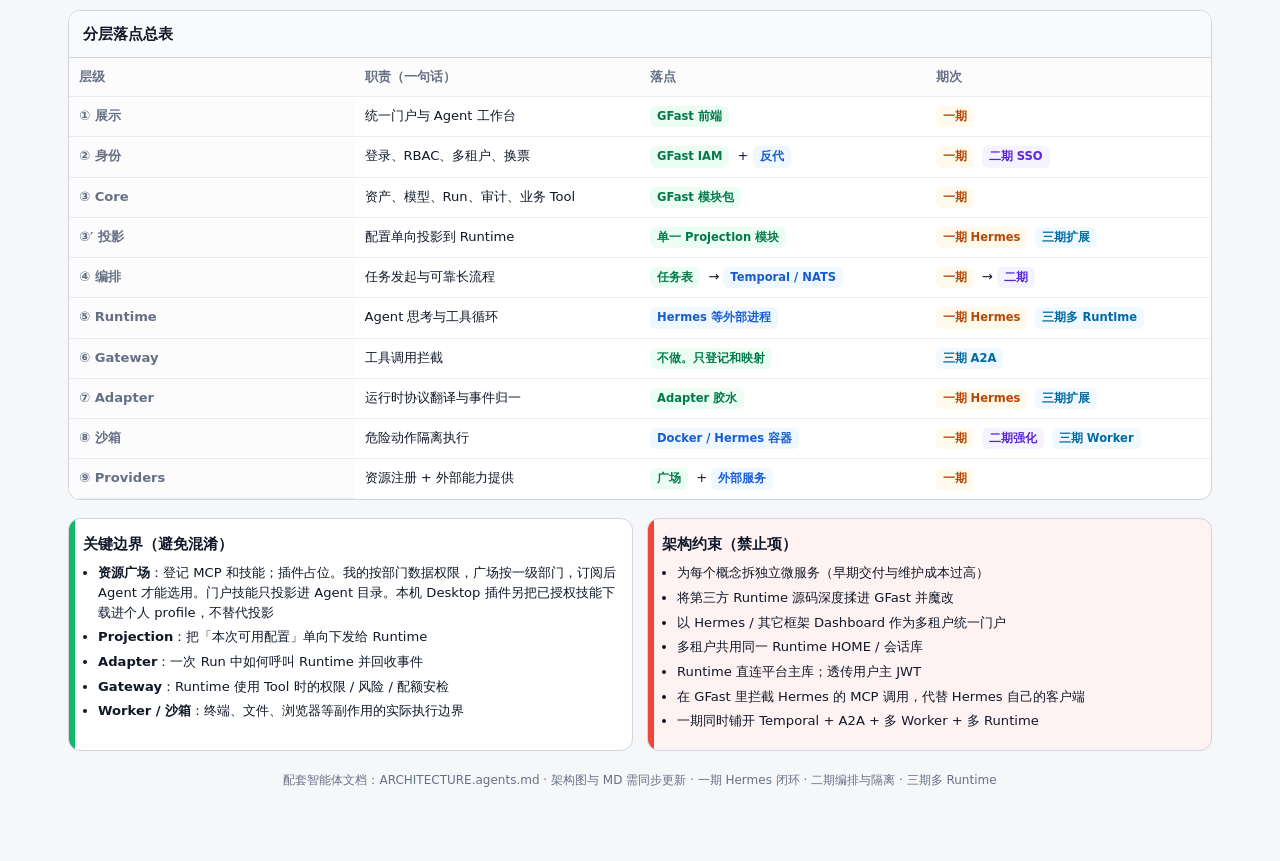
==== commit 8508e8a8: "docs: sync architecture (gfast-bridge Desktop skill plaza) Co-authored-by: Jzin <jzin-v2@users.norep" ====
--- a/index.html
+++ b/index.html
@@ -200,7 +200,7 @@
         <section class="phase-card p1">
             <h2><span class="badge">一期</span> 可运行最小闭环</h2>
             <ul>
-                <li>GFast：登录/RBAC/多租户、MCP 和技能广场（插件占位）、Agent 工作台、Run 中心。部门数据权限用 GetAuthDeptWhere，公司边界仍是一级部门；广场按一级部门可见，订阅后才能被 Agent 选用。技能包投影进 Agent 目录，GFast 不运行技能</li>
+                <li>GFast：登录/RBAC/多租户、MCP 和技能广场（插件占位）、Agent 工作台、Run 中心。部门数据权限用 GetAuthDeptWhere，公司边界仍是一级部门；广场按一级部门可见，订阅后才能被 Agent 选用。技能包投影进 Agent 目录，GFast 不运行技能。本机 Desktop 插件 hermes-ext/gfast-bridge 可把已授权技能下载进个人 profile 的 skills/，不替代投影，门户对话不读这份个人目录</li>
                 <li>接入 Hermes-agent（Runtime）+ Hermes Adapter</li>
                 <li>已落地：Agent 对话由适配器在该用户这个 Agent 的运行目录上拉起 hermes serve（tui_gateway），门户续聊、流式、附件，以及该目录内文件的预览和下载，都不直连 Hermes。本机 placement=local 仍在 GFast 进程内拉起；Kubernetes placement=remote 时 GFast 无状态多副本，Hermes 在 StatefulSet 上按槽位固定用户，一个运行目录只有一个写者，崩溃后同盘续聊。200 人同时在线大约 8～10 个 Runtime Pod。流式事件经 Redis 回到门户</li>
                 <li>记忆：平台一个用户一行主体，正文不入库。配置模板按 Agent；HERMES_HOME、state.db 和 memories 按（公司，用户，Agent）。USER.md 只在还不存在时种一次。门户「我的记忆」只读写当前用户。会话列表只看本人</li>
@@ -437,7 +437,7 @@
         <section class="panel concepts">
             <h3>关键边界（避免混淆）</h3>
             <ul>
-                <li><strong>资源广场</strong>：登记 MCP 和技能；插件占位。我的按部门数据权限，广场按一级部门，订阅后 Agent 才能选用。技能只投影目录</li>
+                <li><strong>资源广场</strong>：登记 MCP 和技能；插件占位。我的按部门数据权限，广场按一级部门，订阅后 Agent 才能选用。门户技能只投影进 Agent 目录。本机 Desktop 插件另把已授权技能下载进个人 profile，不替代投影</li>
                 <li><strong>Projection</strong>：把「本次可用配置」单向下发给 Runtime</li>
                 <li><strong>Adapter</strong>：一次 Run 中如何呼叫 Runtime 并回收事件</li>
                 <li><strong>Gateway</strong>：Runtime 使用 Tool 时的权限 / 风险 / 配额安检</li>
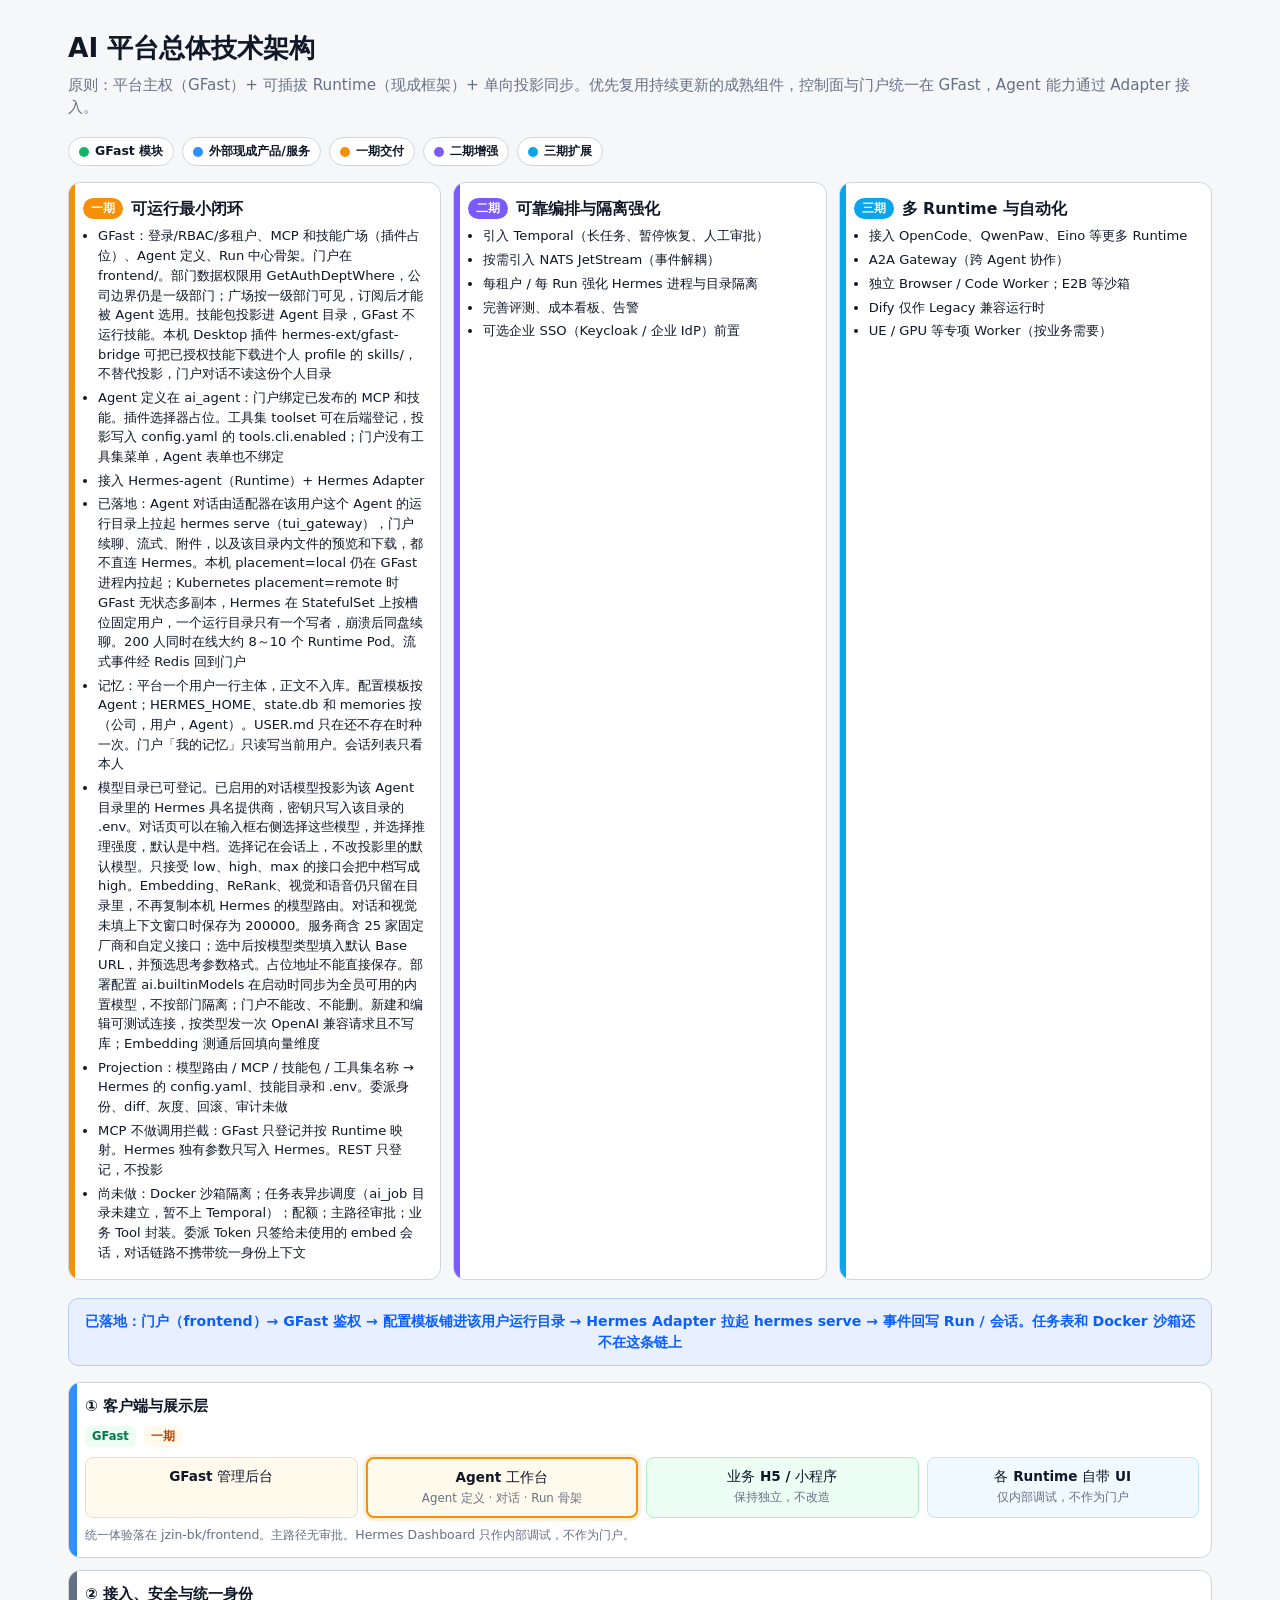
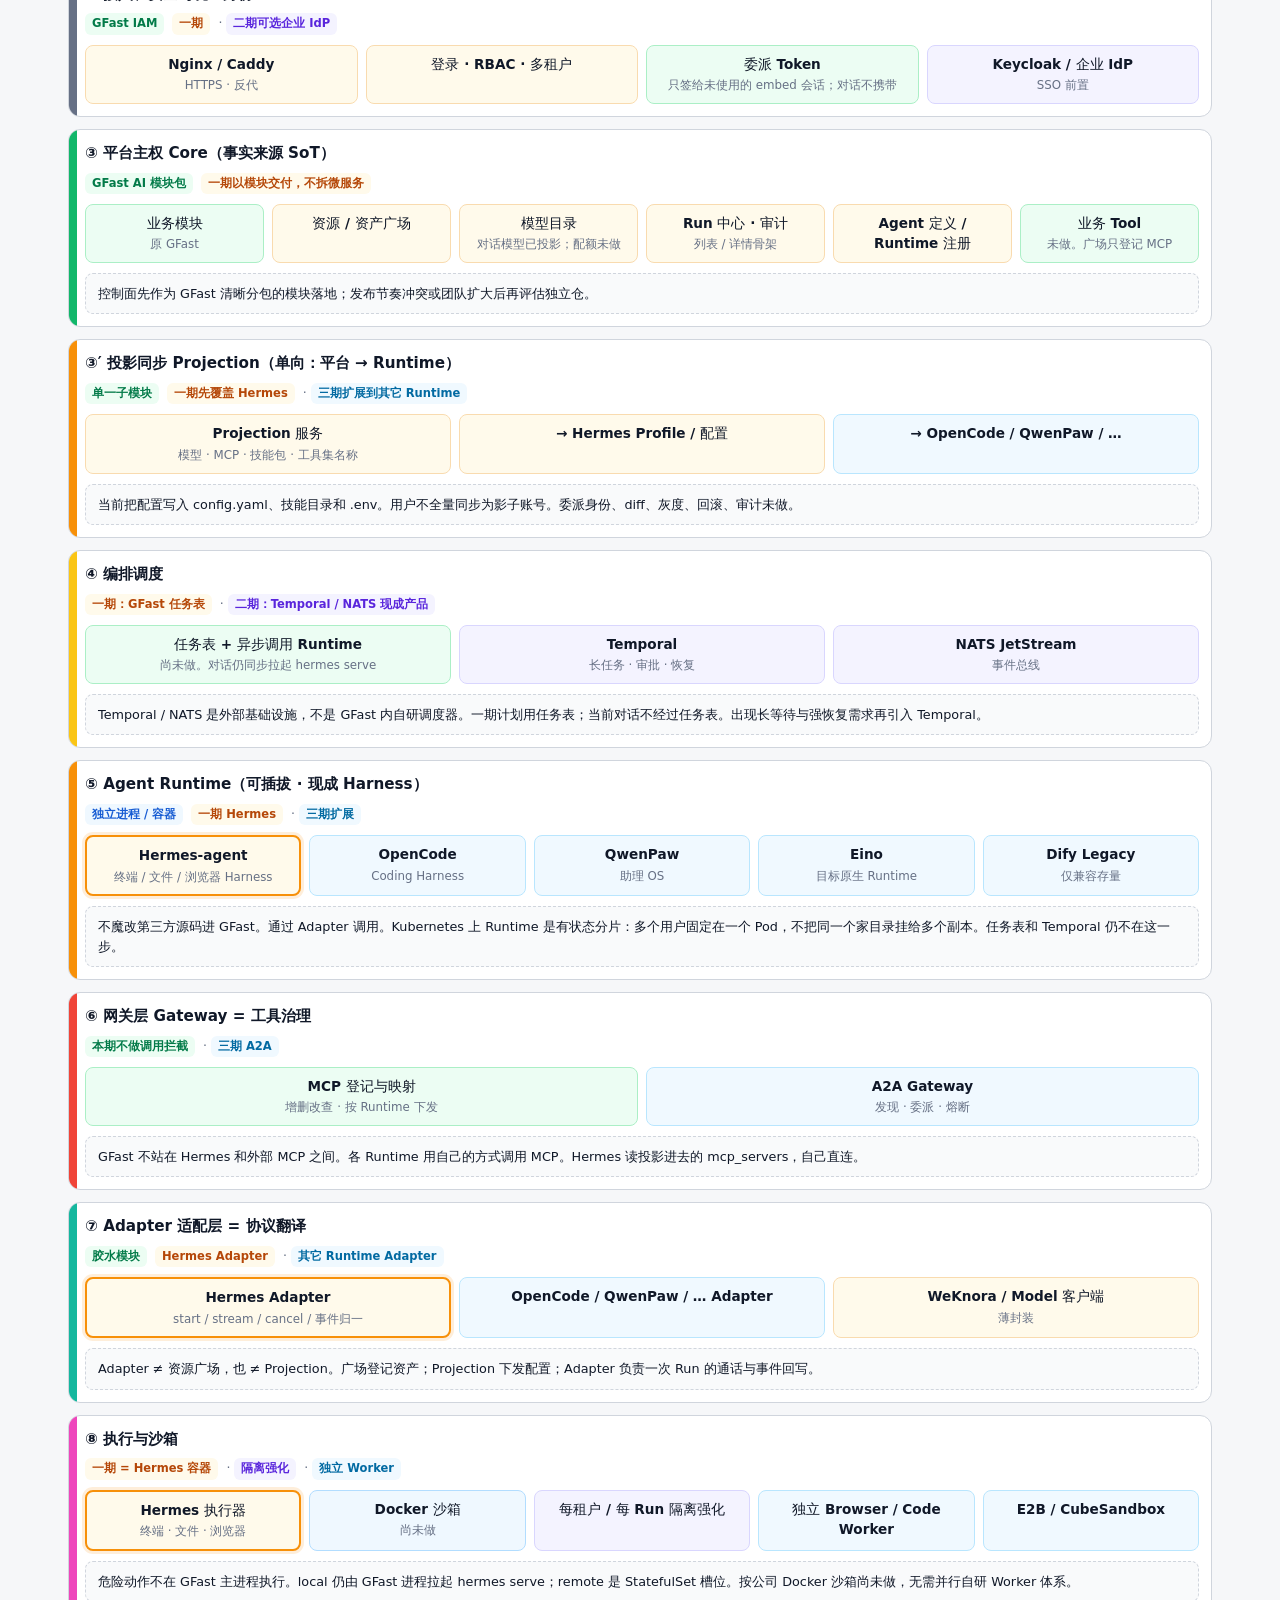
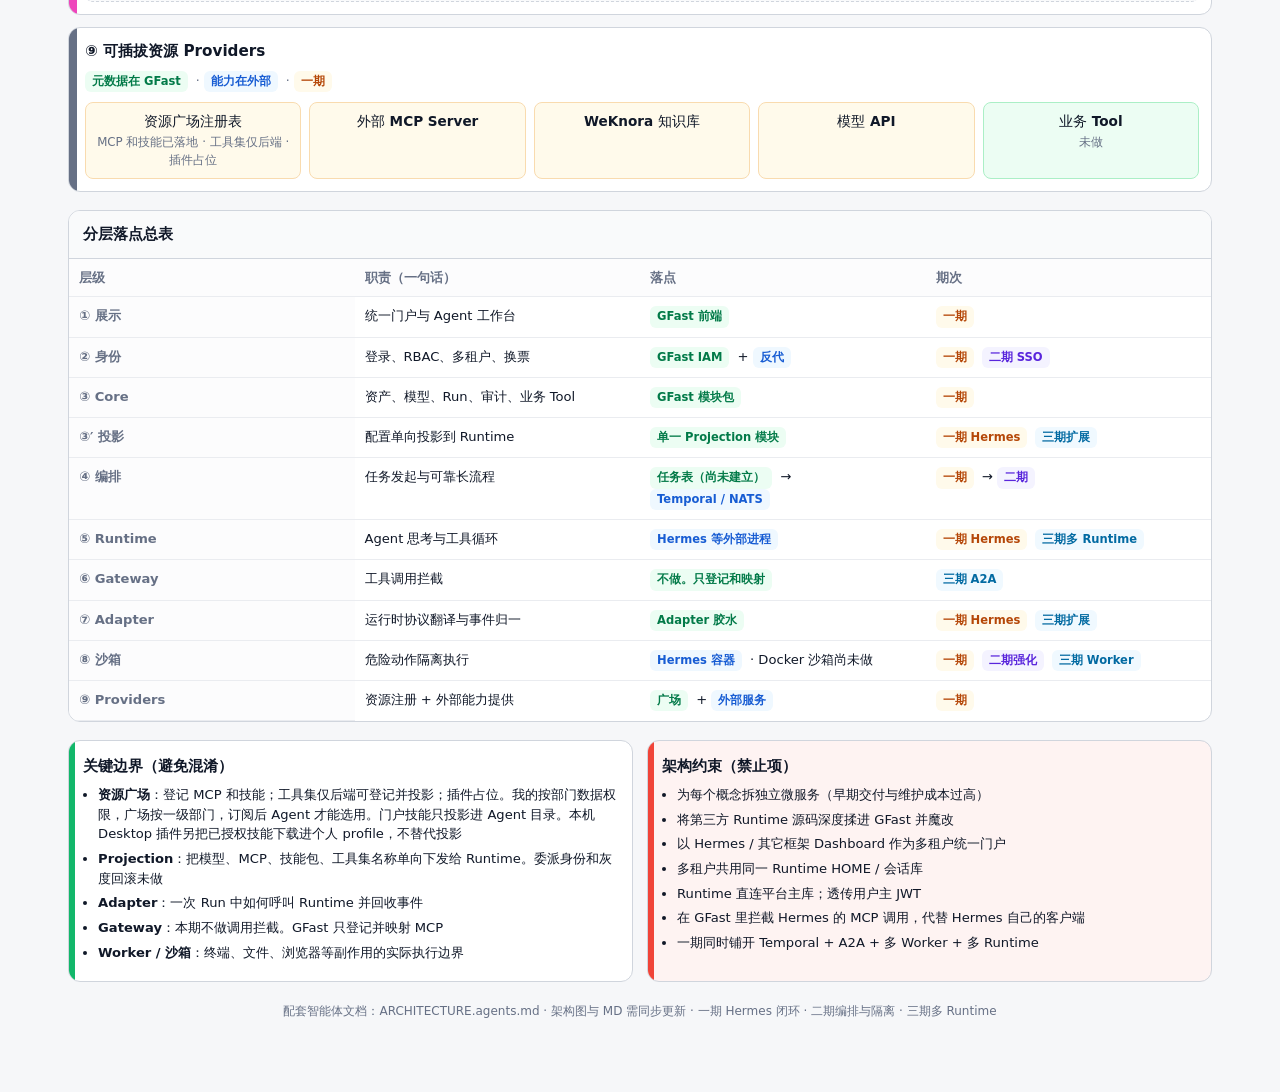
==== commit f06038ef: "docs: sync architecture from coding workspace (2026-10-20) Replace the tech diagram and the fuller a" ====
--- a/index.html
+++ b/index.html
@@ -200,14 +200,15 @@
         <section class="phase-card p1">
             <h2><span class="badge">一期</span> 可运行最小闭环</h2>
             <ul>
-                <li>GFast：登录/RBAC/多租户、MCP 和技能广场（插件占位）、Agent 工作台、Run 中心。部门数据权限用 GetAuthDeptWhere，公司边界仍是一级部门；广场按一级部门可见，订阅后才能被 Agent 选用。技能包投影进 Agent 目录，GFast 不运行技能。本机 Desktop 插件 hermes-ext/gfast-bridge 可把已授权技能下载进个人 profile 的 skills/，不替代投影，门户对话不读这份个人目录</li>
+                <li>GFast：登录/RBAC/多租户、MCP 和技能广场（插件占位）、Agent 定义、Run 中心骨架。门户在 frontend/。部门数据权限用 GetAuthDeptWhere，公司边界仍是一级部门；广场按一级部门可见，订阅后才能被 Agent 选用。技能包投影进 Agent 目录，GFast 不运行技能。本机 Desktop 插件 hermes-ext/gfast-bridge 可把已授权技能下载进个人 profile 的 skills/，不替代投影，门户对话不读这份个人目录</li>
+                <li>Agent 定义在 ai_agent：门户绑定已发布的 MCP 和技能。插件选择器占位。工具集 toolset 可在后端登记，投影写入 config.yaml 的 tools.cli.enabled；门户没有工具集菜单，Agent 表单也不绑定</li>
                 <li>接入 Hermes-agent（Runtime）+ Hermes Adapter</li>
                 <li>已落地：Agent 对话由适配器在该用户这个 Agent 的运行目录上拉起 hermes serve（tui_gateway），门户续聊、流式、附件，以及该目录内文件的预览和下载，都不直连 Hermes。本机 placement=local 仍在 GFast 进程内拉起；Kubernetes placement=remote 时 GFast 无状态多副本，Hermes 在 StatefulSet 上按槽位固定用户，一个运行目录只有一个写者，崩溃后同盘续聊。200 人同时在线大约 8～10 个 Runtime Pod。流式事件经 Redis 回到门户</li>
                 <li>记忆：平台一个用户一行主体，正文不入库。配置模板按 Agent；HERMES_HOME、state.db 和 memories 按（公司，用户，Agent）。USER.md 只在还不存在时种一次。门户「我的记忆」只读写当前用户。会话列表只看本人</li>
                 <li>模型目录已可登记。已启用的对话模型投影为该 Agent 目录里的 Hermes 具名提供商，密钥只写入该目录的 .env。对话页可以在输入框右侧选择这些模型，并选择推理强度，默认是中档。选择记在会话上，不改投影里的默认模型。只接受 low、high、max 的接口会把中档写成 high。Embedding、ReRank、视觉和语音仍只留在目录里，不再复制本机 Hermes 的模型路由。对话和视觉未填上下文窗口时保存为 200000。服务商含 25 家固定厂商和自定义接口；选中后按模型类型填入默认 Base URL，并预选思考参数格式。占位地址不能直接保存。部署配置 ai.builtinModels 在启动时同步为全员可用的内置模型，不按部门隔离；门户不能改、不能删。新建和编辑可测试连接，按类型发一次 OpenAI 兼容请求且不写库；Embedding 测通后回填向量维度</li>
-                <li>Projection：模型路由 / MCP 白名单 / 委派身份 → Hermes</li>
-                <li>MCP 不做调用拦截：GFast 只登记并按 Runtime 映射。Hermes 独有参数只写入 Hermes</li>
-                <li>尚未做：Docker 沙箱隔离；任务表异步调度（暂不上 Temporal）</li>
+                <li>Projection：模型路由 / MCP / 技能包 / 工具集名称 → Hermes 的 config.yaml、技能目录和 .env。委派身份、diff、灰度、回滚、审计未做</li>
+                <li>MCP 不做调用拦截：GFast 只登记并按 Runtime 映射。Hermes 独有参数只写入 Hermes。REST 只登记，不投影</li>
+                <li>尚未做：Docker 沙箱隔离；任务表异步调度（ai_job 目录未建立，暂不上 Temporal）；配额；主路径审批；业务 Tool 封装。委派 Token 只签给未使用的 embed 会话，对话链路不携带统一身份上下文</li>
             </ul>
         </section>
         <section class="phase-card p2">
@@ -233,7 +234,7 @@
     </div>
 
     <div class="flow">
-        请求主路径：统一门户 → GFast 身份与鉴权 → Core 立项/记录 → Runtime Adapter → 沙箱 Runtime 自己连接外部 MCP → Run 记录回写
+        已落地：门户（frontend）→ GFast 鉴权 → 配置模板铺进该用户运行目录 → Hermes Adapter 拉起 hermes serve → 事件回写 Run / 会话。任务表和 Docker 沙箱还不在这条链上
     </div>
 
     <div class="layers">
@@ -243,11 +244,11 @@
             <p class="meta"><span class="tag gfast">GFast</span> <span class="tag p1">一期</span></p>
             <div class="boxes">
                 <div class="box gfast p1">GFast 管理后台</div>
-                <div class="box gfast p1 highlight">Agent 工作台<small>Runtime 切换 · Run · 审批</small></div>
+                <div class="box gfast p1 highlight">Agent 工作台<small>Agent 定义 · 对话 · Run 骨架</small></div>
                 <div class="box gfast">业务 H5 / 小程序<small>保持独立，不改造</small></div>
                 <div class="box p3">各 Runtime 自带 UI<small>仅内部调试，不作为门户</small></div>
             </div>
-            <p class="note">统一体验落在 GFast；通过工作台切换 Hermes 等 Runtime，避免多套产品后台并列。</p>
+            <p class="note">统一体验落在 jzin-bk/frontend。主路径无审批。Hermes Dashboard 只作内部调试，不作为门户。</p>
         </section>
 
         <section class="layer l2" id="layer-2">
@@ -256,7 +257,7 @@
             <div class="boxes">
                 <div class="box ext p1">Nginx / Caddy<small>HTTPS · 反代</small></div>
                 <div class="box gfast p1">登录 · RBAC · 多租户</div>
-                <div class="box gfast p1">短期委派 Token<small>禁止透传主 JWT</small></div>
+                <div class="box gfast">委派 Token<small>只签给未使用的 embed 会话；对话不携带</small></div>
                 <div class="box p2">Keycloak / 企业 IdP<small>SSO 前置</small></div>
             </div>
         </section>
@@ -267,10 +268,10 @@
             <div class="boxes">
                 <div class="box gfast">业务模块<small>原 GFast</small></div>
                 <div class="box gfast p1">资源 / 资产广场</div>
-                <div class="box gfast p1">模型路由与配额</div>
-                <div class="box gfast p1">Run 中心 · 审计</div>
-                <div class="box gfast p1">Agent / Runtime 注册</div>
-                <div class="box gfast p1">GFast MCP Provider<small>业务能力封装为 Tool</small></div>
+                <div class="box gfast p1">模型目录<small>对话模型已投影；配额未做</small></div>
+                <div class="box gfast p1">Run 中心 · 审计<small>列表 / 详情骨架</small></div>
+                <div class="box gfast p1">Agent 定义 / Runtime 注册</div>
+                <div class="box gfast">业务 Tool<small>未做。广场只登记 MCP</small></div>
             </div>
             <div class="explain">控制面先作为 GFast 清晰分包的模块落地；发布节奏冲突或团队扩大后再评估独立仓。</div>
         </section>
@@ -279,22 +280,22 @@
             <h3>③′ 投影同步 Projection（单向：平台 → Runtime）</h3>
             <p class="meta"><span class="tag gfast">单一子模块</span> <span class="tag p1">一期先覆盖 Hermes</span> · <span class="tag p3">三期扩展到其它 Runtime</span></p>
             <div class="boxes">
-                <div class="box gfast p1">Projection 服务<small>身份 SA · 权限 · 模型 · MCP · Skills</small></div>
+                <div class="box gfast p1">Projection 服务<small>模型 · MCP · 技能包 · 工具集名称</small></div>
                 <div class="box p1">→ Hermes Profile / 配置</div>
                 <div class="box p3">→ OpenCode / QwenPaw / …</div>
             </div>
-            <div class="explain">配置可投影；用户不全量同步为影子账号。变更路径：diff → 灰度 → 回滚 → 审计。</div>
+            <div class="explain">当前把配置写入 config.yaml、技能目录和 .env。用户不全量同步为影子账号。委派身份、diff、灰度、回滚、审计未做。</div>
         </section>
 
         <section class="layer l4" id="layer-4">
             <h3>④ 编排调度</h3>
             <p class="meta"><span class="tag p1">一期：GFast 任务表</span> · <span class="tag p2">二期：Temporal / NATS 现成产品</span></p>
             <div class="boxes">
-                <div class="box gfast p1 highlight">任务表 + 异步调用 Runtime</div>
+                <div class="box gfast">任务表 + 异步调用 Runtime<small>尚未做。对话仍同步拉起 hermes serve</small></div>
                 <div class="box ext p2">Temporal<small>长任务 · 审批 · 恢复</small></div>
                 <div class="box ext p2">NATS JetStream<small>事件总线</small></div>
             </div>
-            <div class="explain">Temporal / NATS 是外部基础设施，不是 GFast 内自研调度器。一期用任务表跑通主路径，出现长等待与强恢复需求再引入。</div>
+            <div class="explain">Temporal / NATS 是外部基础设施，不是 GFast 内自研调度器。一期计划用任务表；当前对话不经过任务表。出现长等待与强恢复需求再引入 Temporal。</div>
         </section>
 
         <section class="layer l5" id="layer-5">
@@ -336,23 +337,23 @@
             <p class="meta"><span class="tag p1">一期 = Hermes 容器</span> · <span class="tag p2">隔离强化</span> · <span class="tag p3">独立 Worker</span></p>
             <div class="boxes">
                 <div class="box p1 highlight">Hermes 执行器<small>终端 · 文件 · 浏览器</small></div>
-                <div class="box ext p1">Docker 沙箱</div>
+                <div class="box ext">Docker 沙箱<small>尚未做</small></div>
                 <div class="box p2">每租户 / 每 Run 隔离强化</div>
                 <div class="box p3">独立 Browser / Code Worker</div>
                 <div class="box p3">E2B / CubeSandbox</div>
             </div>
-            <div class="explain">危险动作不在 GFast 主进程执行。一期执行能力由 Hermes 承担，无需并行自研 Worker 体系。</div>
+            <div class="explain">危险动作不在 GFast 主进程执行。local 仍由 GFast 进程拉起 hermes serve；remote 是 StatefulSet 槽位。按公司 Docker 沙箱尚未做，无需并行自研 Worker 体系。</div>
         </section>
 
         <section class="layer l9" id="layer-9">
             <h3>⑨ 可插拔资源 Providers</h3>
             <p class="meta"><span class="tag gfast">元数据在 GFast</span> · <span class="tag ext">能力在外部</span> · <span class="tag p1">一期</span></p>
             <div class="boxes">
-                <div class="box gfast p1">资源广场注册表<small>MCP 和技能已落地 · 插件占位</small></div>
+                <div class="box gfast p1">资源广场注册表<small>MCP 和技能已落地 · 工具集仅后端 · 插件占位</small></div>
                 <div class="box ext p1">外部 MCP Server</div>
                 <div class="box ext p1">WeKnora 知识库</div>
                 <div class="box ext p1">模型 API</div>
-                <div class="box gfast p1">业务 Tool<small>GFast MCP Provider</small></div>
+                <div class="box gfast">业务 Tool<small>未做</small></div>
             </div>
         </section>
     </div>
@@ -396,7 +397,7 @@
             <tr>
                 <th>④ 编排</th>
                 <td>任务发起与可靠长流程</td>
-                <td><span class="tag gfast">任务表</span> → <span class="tag ext">Temporal / NATS</span></td>
+                <td><span class="tag gfast">任务表（尚未建立）</span> → <span class="tag ext">Temporal / NATS</span></td>
                 <td><span class="tag p1">一期</span> → <span class="tag p2">二期</span></td>
             </tr>
             <tr>
@@ -420,7 +421,7 @@
             <tr>
                 <th>⑧ 沙箱</th>
                 <td>危险动作隔离执行</td>
-                <td><span class="tag ext">Docker / Hermes 容器</span></td>
+                <td><span class="tag ext">Hermes 容器</span> · Docker 沙箱尚未做</td>
                 <td><span class="tag p1">一期</span> <span class="tag p2">二期强化</span> <span class="tag p3">三期 Worker</span></td>
             </tr>
             <tr>
@@ -437,10 +438,10 @@
         <section class="panel concepts">
             <h3>关键边界（避免混淆）</h3>
             <ul>
-                <li><strong>资源广场</strong>：登记 MCP 和技能；插件占位。我的按部门数据权限，广场按一级部门，订阅后 Agent 才能选用。门户技能只投影进 Agent 目录。本机 Desktop 插件另把已授权技能下载进个人 profile，不替代投影</li>
-                <li><strong>Projection</strong>：把「本次可用配置」单向下发给 Runtime</li>
+                <li><strong>资源广场</strong>：登记 MCP 和技能；工具集仅后端可登记并投影；插件占位。我的按部门数据权限，广场按一级部门，订阅后 Agent 才能选用。门户技能只投影进 Agent 目录。本机 Desktop 插件另把已授权技能下载进个人 profile，不替代投影</li>
+                <li><strong>Projection</strong>：把模型、MCP、技能包、工具集名称单向下发给 Runtime。委派身份和灰度回滚未做</li>
                 <li><strong>Adapter</strong>：一次 Run 中如何呼叫 Runtime 并回收事件</li>
-                <li><strong>Gateway</strong>：Runtime 使用 Tool 时的权限 / 风险 / 配额安检</li>
+                <li><strong>Gateway</strong>：本期不做调用拦截。GFast 只登记并映射 MCP</li>
                 <li><strong>Worker / 沙箱</strong>：终端、文件、浏览器等副作用的实际执行边界</li>
             </ul>
         </section>
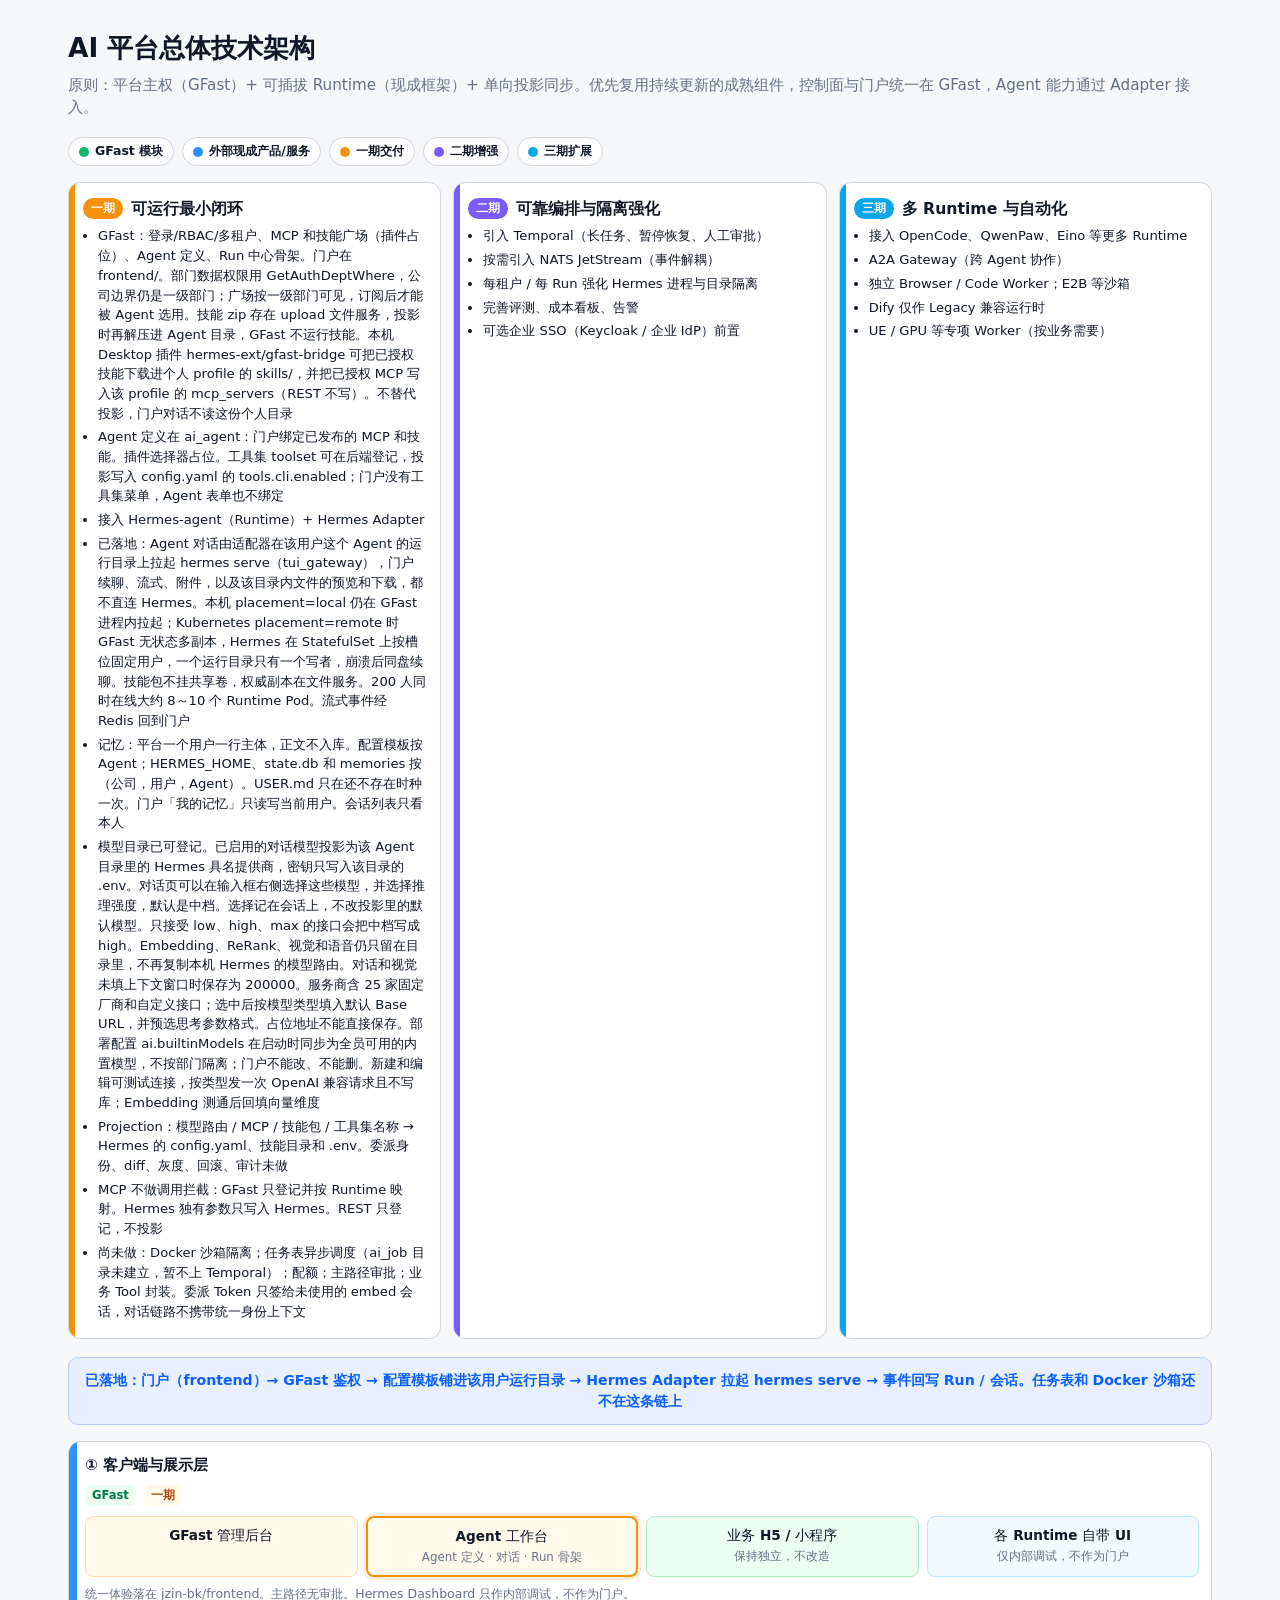
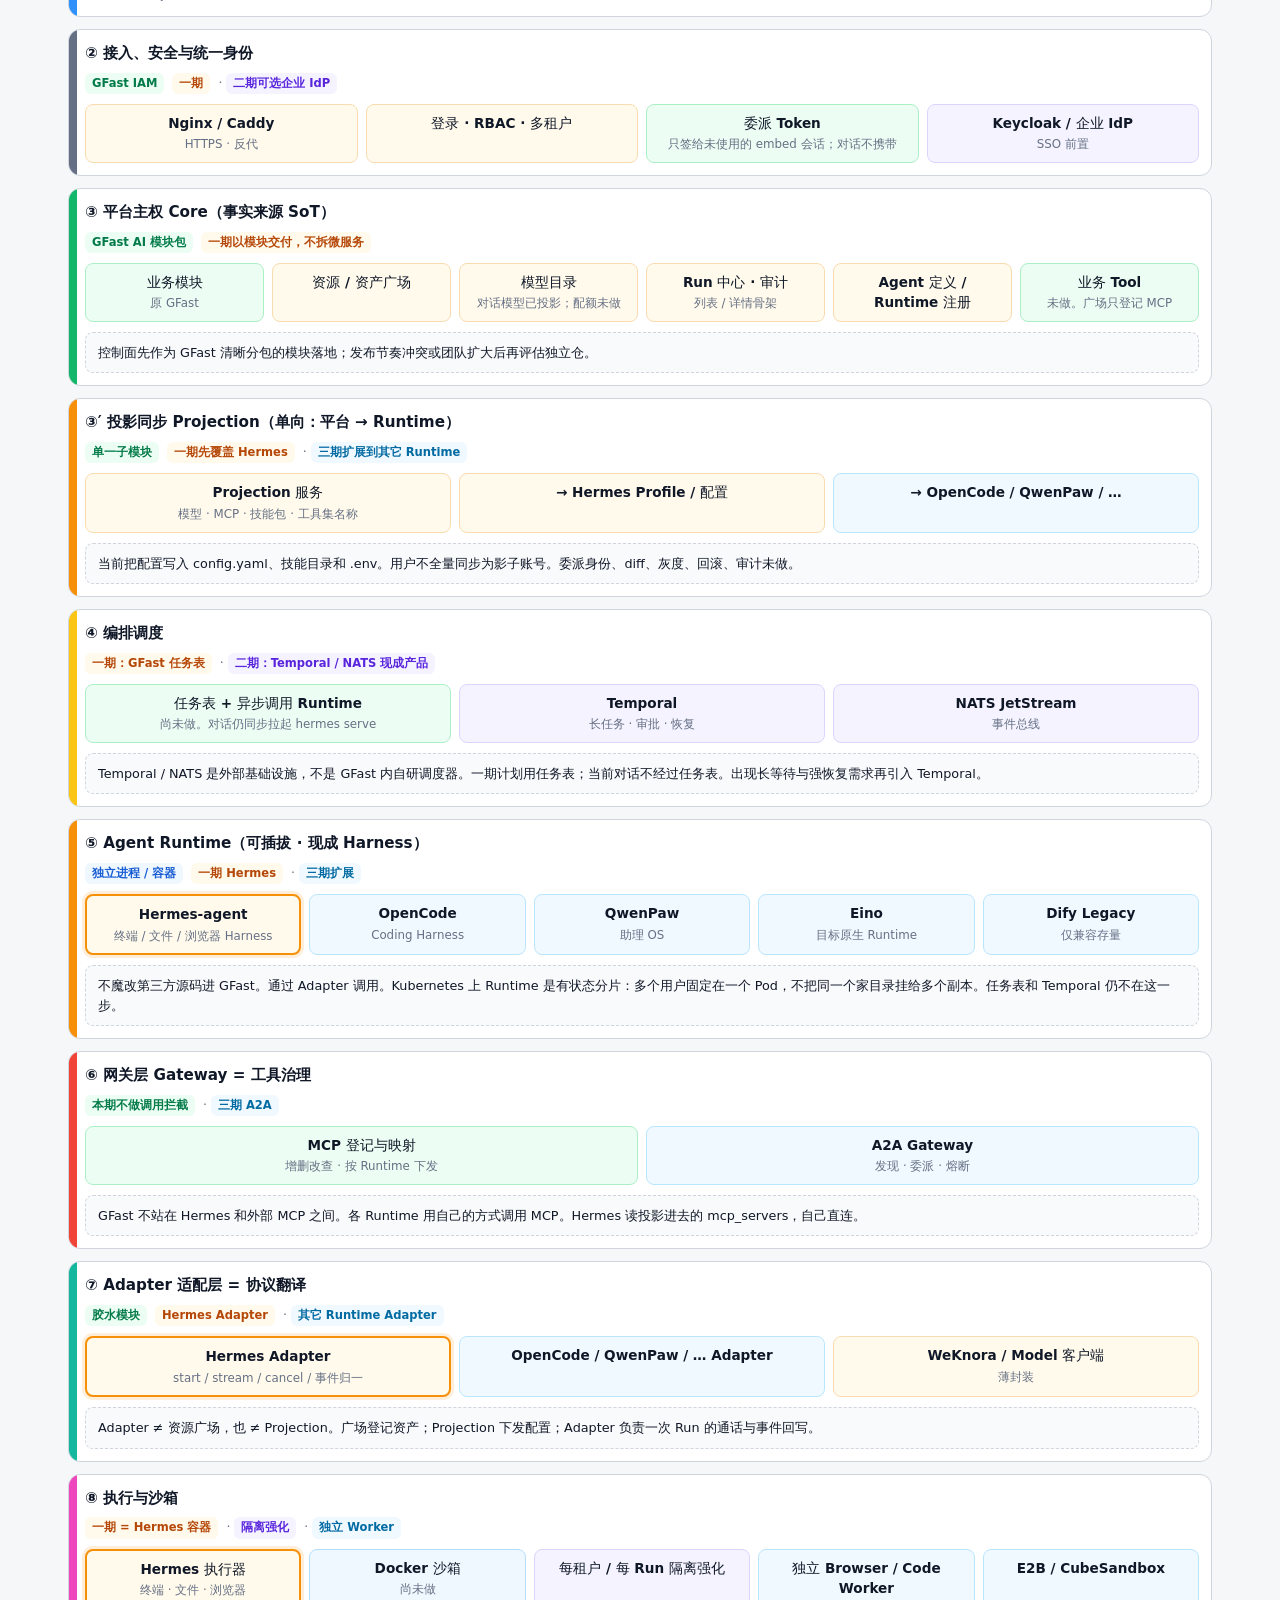
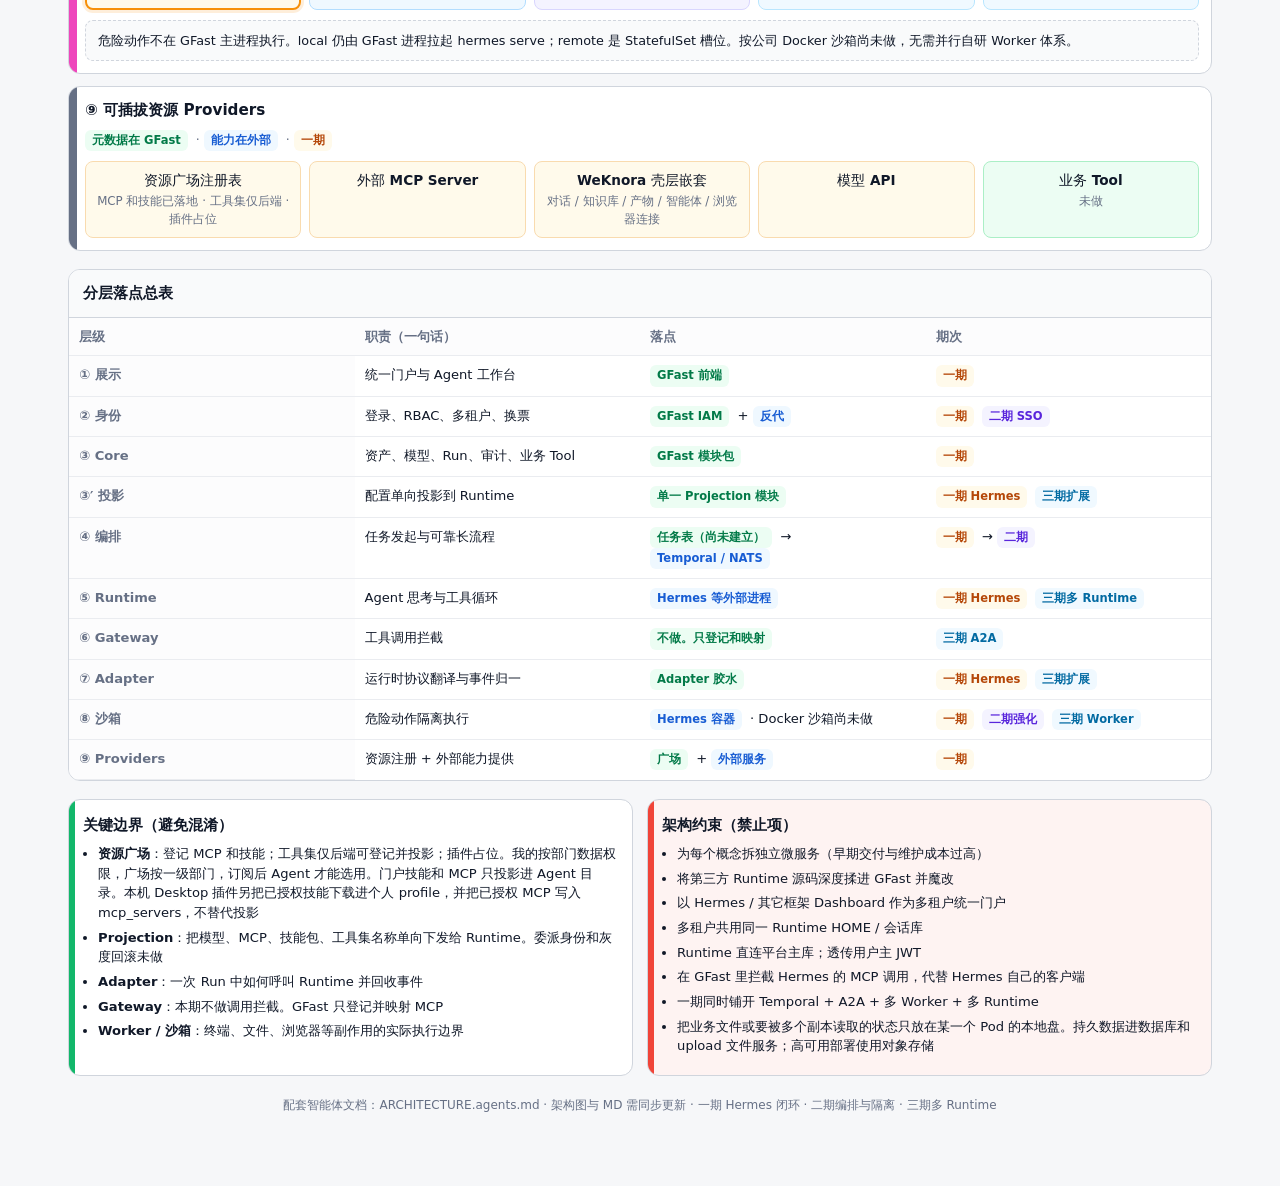
==== commit 20581801: "docs: sync architecture 2026-10-30 (HA, upload skills, WeKnora embed) Overwrite ARCHITECTURE.agents." ====
--- a/index.html
+++ b/index.html
@@ -200,10 +200,10 @@
         <section class="phase-card p1">
             <h2><span class="badge">一期</span> 可运行最小闭环</h2>
             <ul>
-                <li>GFast：登录/RBAC/多租户、MCP 和技能广场（插件占位）、Agent 定义、Run 中心骨架。门户在 frontend/。部门数据权限用 GetAuthDeptWhere，公司边界仍是一级部门；广场按一级部门可见，订阅后才能被 Agent 选用。技能包投影进 Agent 目录，GFast 不运行技能。本机 Desktop 插件 hermes-ext/gfast-bridge 可把已授权技能下载进个人 profile 的 skills/，不替代投影，门户对话不读这份个人目录</li>
+                <li>GFast：登录/RBAC/多租户、MCP 和技能广场（插件占位）、Agent 定义、Run 中心骨架。门户在 frontend/。部门数据权限用 GetAuthDeptWhere，公司边界仍是一级部门；广场按一级部门可见，订阅后才能被 Agent 选用。技能 zip 存在 upload 文件服务，投影时再解压进 Agent 目录，GFast 不运行技能。本机 Desktop 插件 hermes-ext/gfast-bridge 可把已授权技能下载进个人 profile 的 skills/，并把已授权 MCP 写入该 profile 的 mcp_servers（REST 不写）。不替代投影，门户对话不读这份个人目录</li>
                 <li>Agent 定义在 ai_agent：门户绑定已发布的 MCP 和技能。插件选择器占位。工具集 toolset 可在后端登记，投影写入 config.yaml 的 tools.cli.enabled；门户没有工具集菜单，Agent 表单也不绑定</li>
                 <li>接入 Hermes-agent（Runtime）+ Hermes Adapter</li>
-                <li>已落地：Agent 对话由适配器在该用户这个 Agent 的运行目录上拉起 hermes serve（tui_gateway），门户续聊、流式、附件，以及该目录内文件的预览和下载，都不直连 Hermes。本机 placement=local 仍在 GFast 进程内拉起；Kubernetes placement=remote 时 GFast 无状态多副本，Hermes 在 StatefulSet 上按槽位固定用户，一个运行目录只有一个写者，崩溃后同盘续聊。200 人同时在线大约 8～10 个 Runtime Pod。流式事件经 Redis 回到门户</li>
+                <li>已落地：Agent 对话由适配器在该用户这个 Agent 的运行目录上拉起 hermes serve（tui_gateway），门户续聊、流式、附件，以及该目录内文件的预览和下载，都不直连 Hermes。本机 placement=local 仍在 GFast 进程内拉起；Kubernetes placement=remote 时 GFast 无状态多副本，Hermes 在 StatefulSet 上按槽位固定用户，一个运行目录只有一个写者，崩溃后同盘续聊。技能包不挂共享卷，权威副本在文件服务。200 人同时在线大约 8～10 个 Runtime Pod。流式事件经 Redis 回到门户</li>
                 <li>记忆：平台一个用户一行主体，正文不入库。配置模板按 Agent；HERMES_HOME、state.db 和 memories 按（公司，用户，Agent）。USER.md 只在还不存在时种一次。门户「我的记忆」只读写当前用户。会话列表只看本人</li>
                 <li>模型目录已可登记。已启用的对话模型投影为该 Agent 目录里的 Hermes 具名提供商，密钥只写入该目录的 .env。对话页可以在输入框右侧选择这些模型，并选择推理强度，默认是中档。选择记在会话上，不改投影里的默认模型。只接受 low、high、max 的接口会把中档写成 high。Embedding、ReRank、视觉和语音仍只留在目录里，不再复制本机 Hermes 的模型路由。对话和视觉未填上下文窗口时保存为 200000。服务商含 25 家固定厂商和自定义接口；选中后按模型类型填入默认 Base URL，并预选思考参数格式。占位地址不能直接保存。部署配置 ai.builtinModels 在启动时同步为全员可用的内置模型，不按部门隔离；门户不能改、不能删。新建和编辑可测试连接，按类型发一次 OpenAI 兼容请求且不写库；Embedding 测通后回填向量维度</li>
                 <li>Projection：模型路由 / MCP / 技能包 / 工具集名称 → Hermes 的 config.yaml、技能目录和 .env。委派身份、diff、灰度、回滚、审计未做</li>
@@ -351,7 +351,7 @@
             <div class="boxes">
                 <div class="box gfast p1">资源广场注册表<small>MCP 和技能已落地 · 工具集仅后端 · 插件占位</small></div>
                 <div class="box ext p1">外部 MCP Server</div>
-                <div class="box ext p1">WeKnora 知识库</div>
+                <div class="box ext p1">WeKnora 壳层嵌套<small>对话 / 知识库 / 产物 / 智能体 / 浏览器连接</small></div>
                 <div class="box ext p1">模型 API</div>
                 <div class="box gfast">业务 Tool<small>未做</small></div>
             </div>
@@ -438,7 +438,7 @@
         <section class="panel concepts">
             <h3>关键边界（避免混淆）</h3>
             <ul>
-                <li><strong>资源广场</strong>：登记 MCP 和技能；工具集仅后端可登记并投影；插件占位。我的按部门数据权限，广场按一级部门，订阅后 Agent 才能选用。门户技能只投影进 Agent 目录。本机 Desktop 插件另把已授权技能下载进个人 profile，不替代投影</li>
+                <li><strong>资源广场</strong>：登记 MCP 和技能；工具集仅后端可登记并投影；插件占位。我的按部门数据权限，广场按一级部门，订阅后 Agent 才能选用。门户技能和 MCP 只投影进 Agent 目录。本机 Desktop 插件另把已授权技能下载进个人 profile，并把已授权 MCP 写入 mcp_servers，不替代投影</li>
                 <li><strong>Projection</strong>：把模型、MCP、技能包、工具集名称单向下发给 Runtime。委派身份和灰度回滚未做</li>
                 <li><strong>Adapter</strong>：一次 Run 中如何呼叫 Runtime 并回收事件</li>
                 <li><strong>Gateway</strong>：本期不做调用拦截。GFast 只登记并映射 MCP</li>
@@ -455,6 +455,7 @@
                 <li>Runtime 直连平台主库；透传用户主 JWT</li>
                 <li>在 GFast 里拦截 Hermes 的 MCP 调用，代替 Hermes 自己的客户端</li>
                 <li>一期同时铺开 Temporal + A2A + 多 Worker + 多 Runtime</li>
+                <li>把业务文件或要被多个副本读取的状态只放在某一个 Pod 的本地盘。持久数据进数据库和 upload 文件服务；高可用部署使用对象存储</li>
             </ul>
         </section>
     </div>
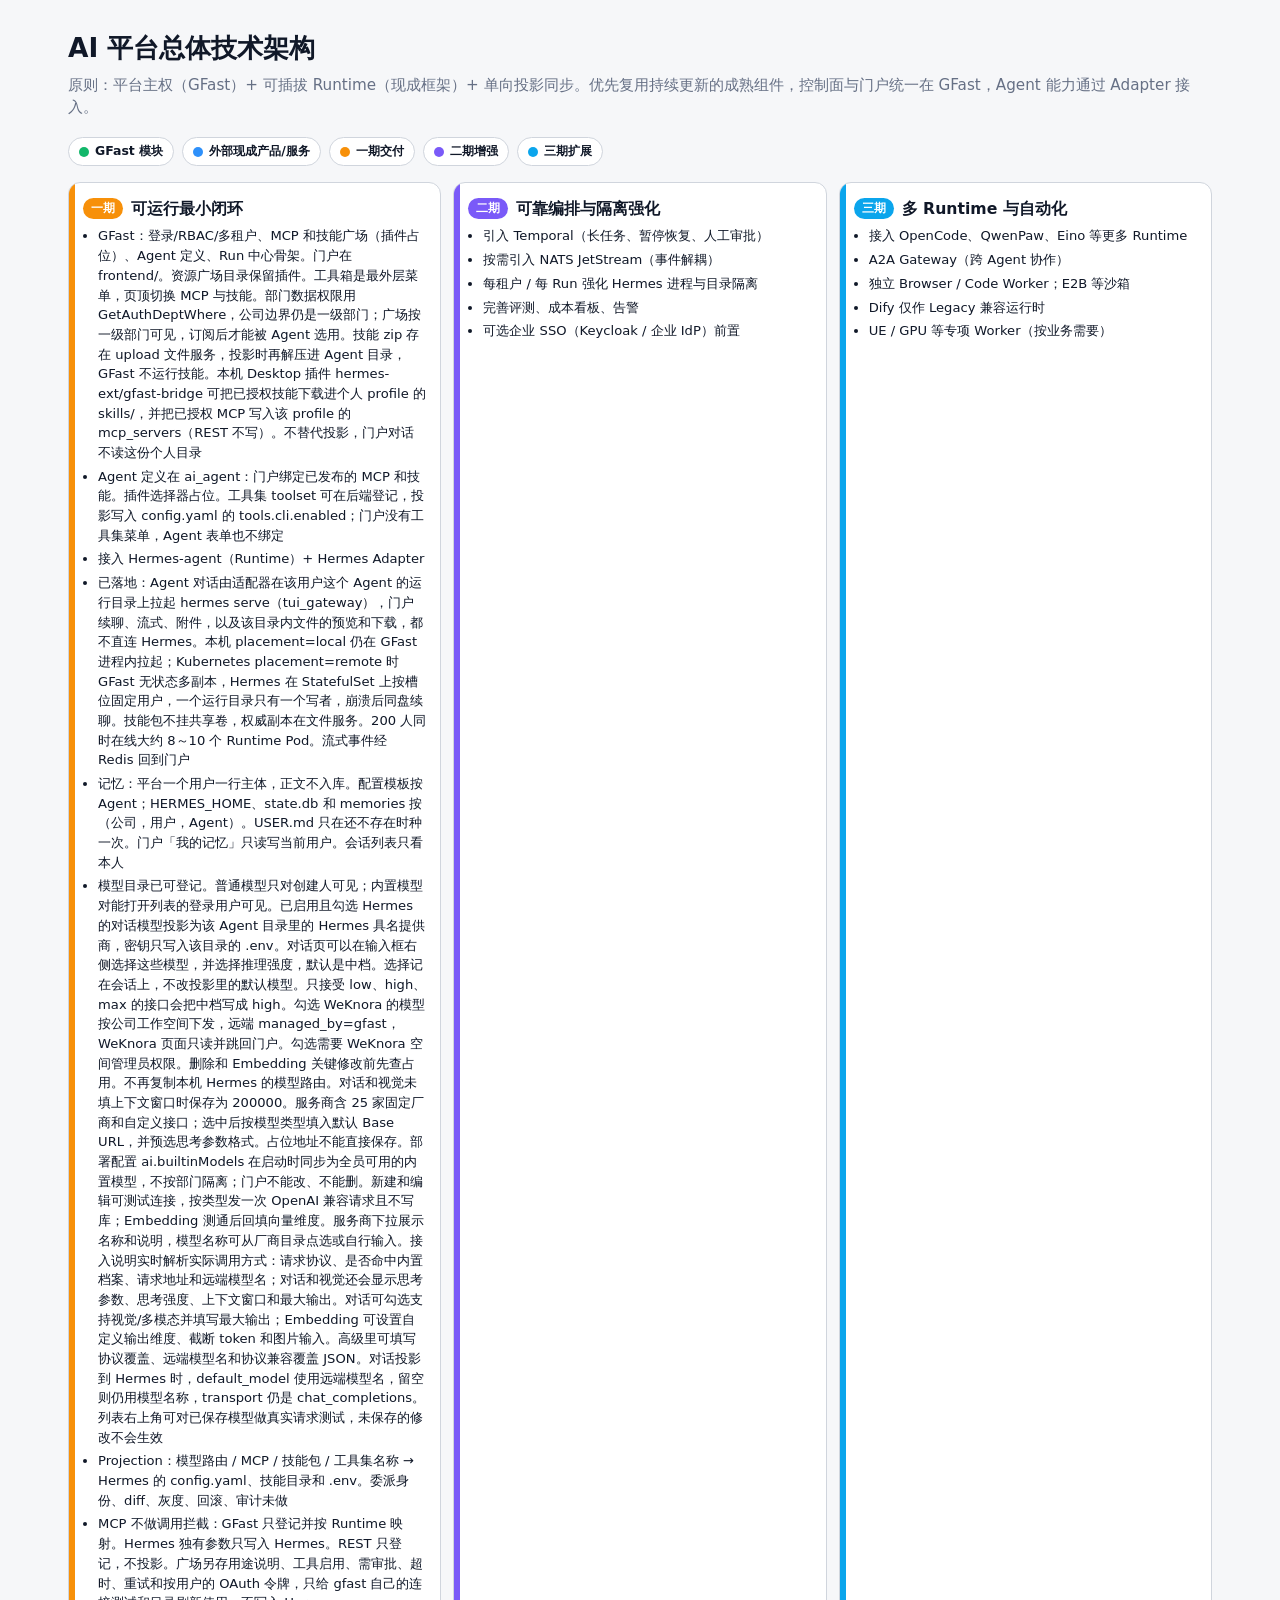
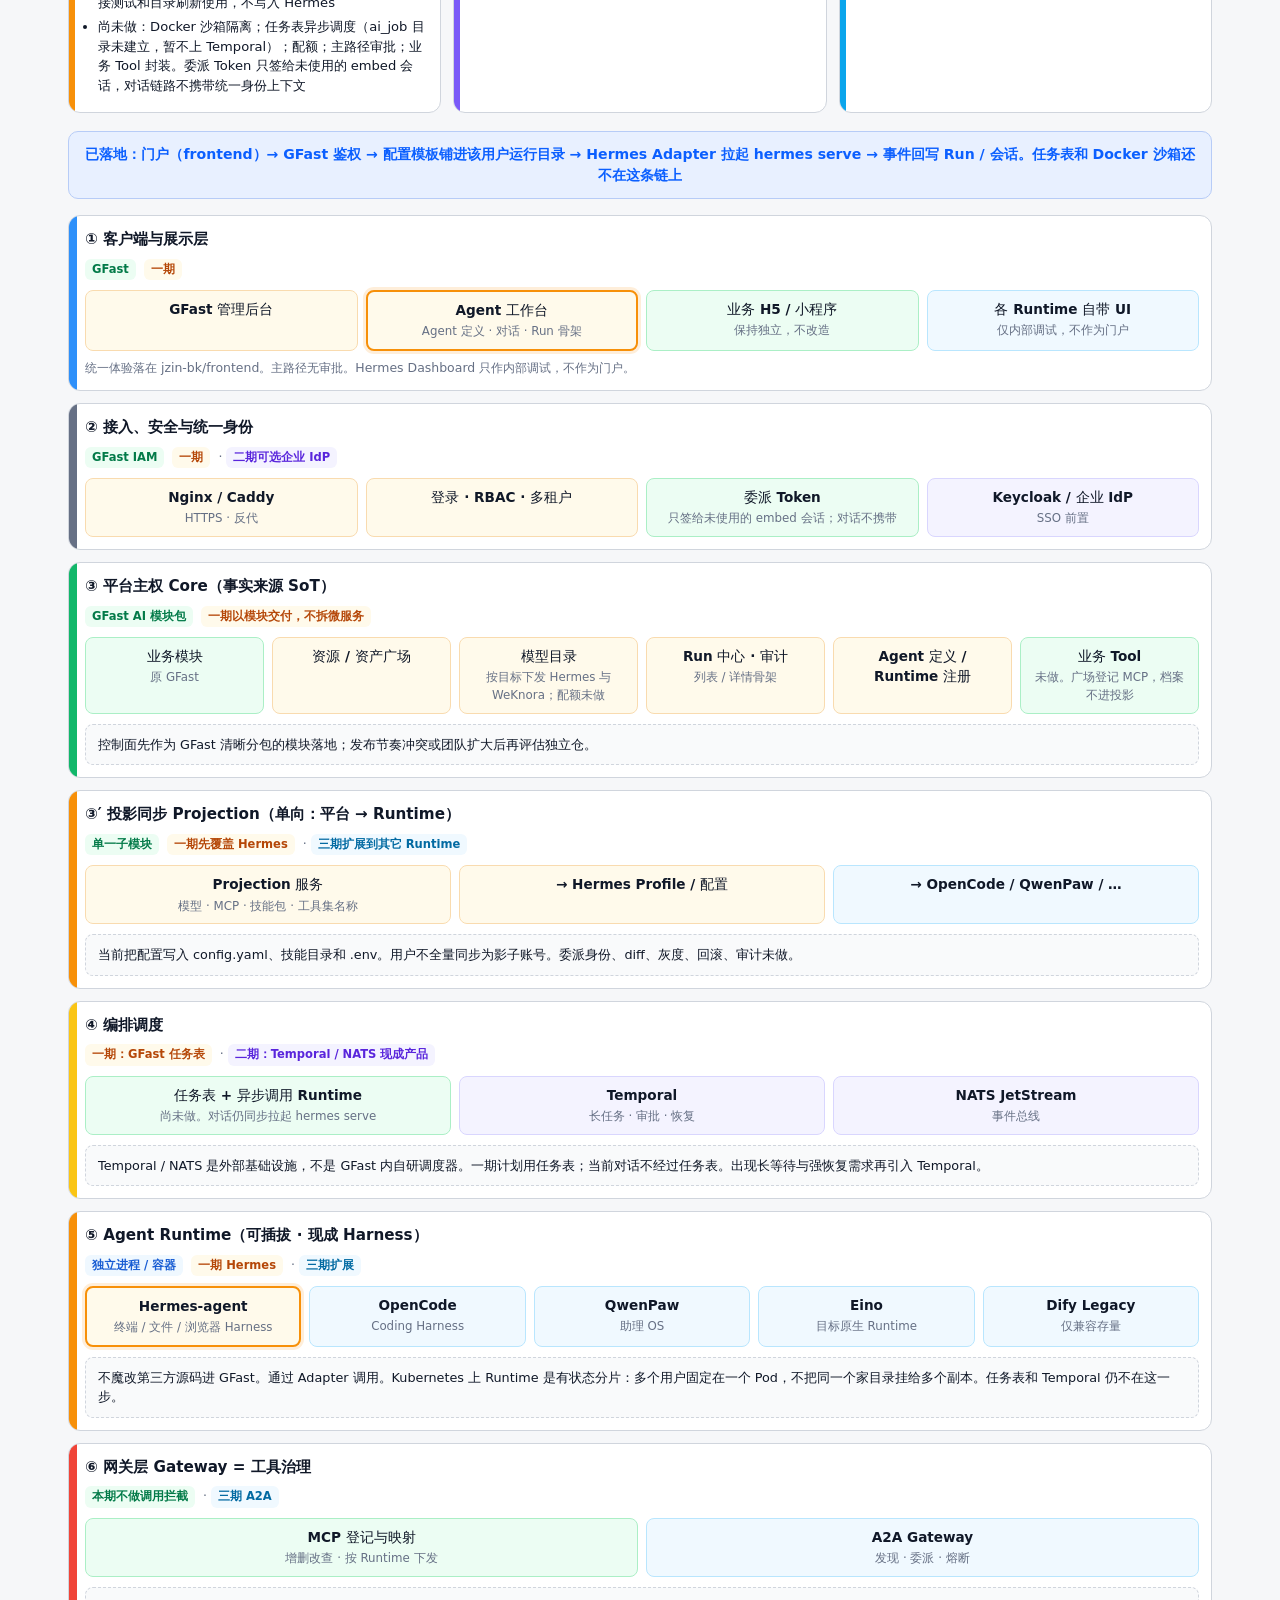
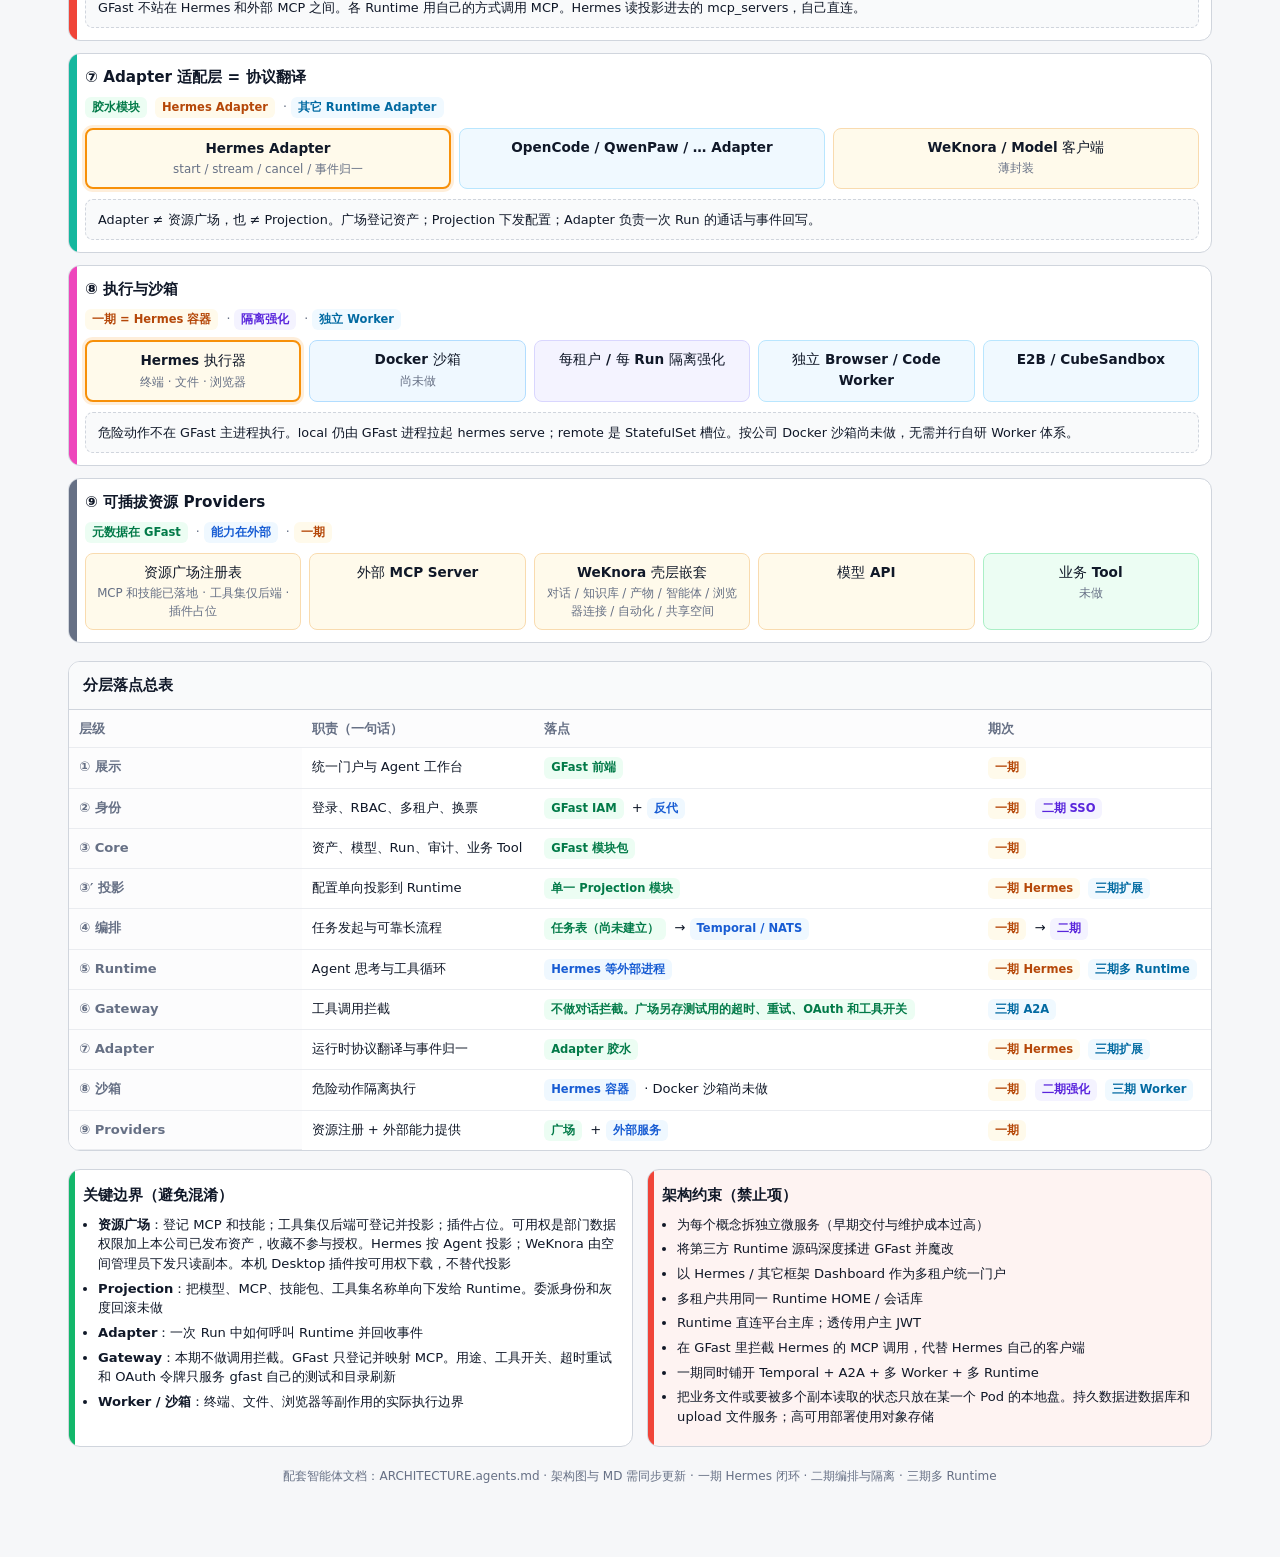
==== commit 9e076e3e: "docs: sync architecture from coding workspace (2026-11-08) - index.html / ARCHITECTURE.agents.md fro" ====
--- a/index.html
+++ b/index.html
@@ -200,14 +200,14 @@
         <section class="phase-card p1">
             <h2><span class="badge">一期</span> 可运行最小闭环</h2>
             <ul>
-                <li>GFast：登录/RBAC/多租户、MCP 和技能广场（插件占位）、Agent 定义、Run 中心骨架。门户在 frontend/。部门数据权限用 GetAuthDeptWhere，公司边界仍是一级部门；广场按一级部门可见，订阅后才能被 Agent 选用。技能 zip 存在 upload 文件服务，投影时再解压进 Agent 目录，GFast 不运行技能。本机 Desktop 插件 hermes-ext/gfast-bridge 可把已授权技能下载进个人 profile 的 skills/，并把已授权 MCP 写入该 profile 的 mcp_servers（REST 不写）。不替代投影，门户对话不读这份个人目录</li>
+                <li>GFast：登录/RBAC/多租户、MCP 和技能广场（插件占位）、Agent 定义、Run 中心骨架。门户在 frontend/。资源广场目录保留插件。工具箱是最外层菜单，页顶切换 MCP 与技能。部门数据权限用 GetAuthDeptWhere，公司边界仍是一级部门；广场按一级部门可见，订阅后才能被 Agent 选用。技能 zip 存在 upload 文件服务，投影时再解压进 Agent 目录，GFast 不运行技能。本机 Desktop 插件 hermes-ext/gfast-bridge 可把已授权技能下载进个人 profile 的 skills/，并把已授权 MCP 写入该 profile 的 mcp_servers（REST 不写）。不替代投影，门户对话不读这份个人目录</li>
                 <li>Agent 定义在 ai_agent：门户绑定已发布的 MCP 和技能。插件选择器占位。工具集 toolset 可在后端登记，投影写入 config.yaml 的 tools.cli.enabled；门户没有工具集菜单，Agent 表单也不绑定</li>
                 <li>接入 Hermes-agent（Runtime）+ Hermes Adapter</li>
                 <li>已落地：Agent 对话由适配器在该用户这个 Agent 的运行目录上拉起 hermes serve（tui_gateway），门户续聊、流式、附件，以及该目录内文件的预览和下载，都不直连 Hermes。本机 placement=local 仍在 GFast 进程内拉起；Kubernetes placement=remote 时 GFast 无状态多副本，Hermes 在 StatefulSet 上按槽位固定用户，一个运行目录只有一个写者，崩溃后同盘续聊。技能包不挂共享卷，权威副本在文件服务。200 人同时在线大约 8～10 个 Runtime Pod。流式事件经 Redis 回到门户</li>
                 <li>记忆：平台一个用户一行主体，正文不入库。配置模板按 Agent；HERMES_HOME、state.db 和 memories 按（公司，用户，Agent）。USER.md 只在还不存在时种一次。门户「我的记忆」只读写当前用户。会话列表只看本人</li>
-                <li>模型目录已可登记。已启用的对话模型投影为该 Agent 目录里的 Hermes 具名提供商，密钥只写入该目录的 .env。对话页可以在输入框右侧选择这些模型，并选择推理强度，默认是中档。选择记在会话上，不改投影里的默认模型。只接受 low、high、max 的接口会把中档写成 high。Embedding、ReRank、视觉和语音仍只留在目录里，不再复制本机 Hermes 的模型路由。对话和视觉未填上下文窗口时保存为 200000。服务商含 25 家固定厂商和自定义接口；选中后按模型类型填入默认 Base URL，并预选思考参数格式。占位地址不能直接保存。部署配置 ai.builtinModels 在启动时同步为全员可用的内置模型，不按部门隔离；门户不能改、不能删。新建和编辑可测试连接，按类型发一次 OpenAI 兼容请求且不写库；Embedding 测通后回填向量维度</li>
+                <li>模型目录已可登记。普通模型只对创建人可见；内置模型对能打开列表的登录用户可见。已启用且勾选 Hermes 的对话模型投影为该 Agent 目录里的 Hermes 具名提供商，密钥只写入该目录的 .env。对话页可以在输入框右侧选择这些模型，并选择推理强度，默认是中档。选择记在会话上，不改投影里的默认模型。只接受 low、high、max 的接口会把中档写成 high。勾选 WeKnora 的模型按公司工作空间下发，远端 managed_by=gfast，WeKnora 页面只读并跳回门户。勾选需要 WeKnora 空间管理员权限。删除和 Embedding 关键修改前先查占用。不再复制本机 Hermes 的模型路由。对话和视觉未填上下文窗口时保存为 200000。服务商含 25 家固定厂商和自定义接口；选中后按模型类型填入默认 Base URL，并预选思考参数格式。占位地址不能直接保存。部署配置 ai.builtinModels 在启动时同步为全员可用的内置模型，不按部门隔离；门户不能改、不能删。新建和编辑可测试连接，按类型发一次 OpenAI 兼容请求且不写库；Embedding 测通后回填向量维度。服务商下拉展示名称和说明，模型名称可从厂商目录点选或自行输入。接入说明实时解析实际调用方式：请求协议、是否命中内置档案、请求地址和远端模型名；对话和视觉还会显示思考参数、思考强度、上下文窗口和最大输出。对话可勾选支持视觉/多模态并填写最大输出；Embedding 可设置自定义输出维度、截断 token 和图片输入。高级里可填写协议覆盖、远端模型名和协议兼容覆盖 JSON。对话投影到 Hermes 时，default_model 使用远端模型名，留空则仍用模型名称，transport 仍是 chat_completions。列表右上角可对已保存模型做真实请求测试，未保存的修改不会生效</li>
                 <li>Projection：模型路由 / MCP / 技能包 / 工具集名称 → Hermes 的 config.yaml、技能目录和 .env。委派身份、diff、灰度、回滚、审计未做</li>
-                <li>MCP 不做调用拦截：GFast 只登记并按 Runtime 映射。Hermes 独有参数只写入 Hermes。REST 只登记，不投影</li>
+                <li>MCP 不做调用拦截：GFast 只登记并按 Runtime 映射。Hermes 独有参数只写入 Hermes。REST 只登记，不投影。广场另存用途说明、工具启用、需审批、超时、重试和按用户的 OAuth 令牌，只给 gfast 自己的连接测试和目录刷新使用，不写入 Hermes</li>
                 <li>尚未做：Docker 沙箱隔离；任务表异步调度（ai_job 目录未建立，暂不上 Temporal）；配额；主路径审批；业务 Tool 封装。委派 Token 只签给未使用的 embed 会话，对话链路不携带统一身份上下文</li>
             </ul>
         </section>
@@ -268,10 +268,10 @@
             <div class="boxes">
                 <div class="box gfast">业务模块<small>原 GFast</small></div>
                 <div class="box gfast p1">资源 / 资产广场</div>
-                <div class="box gfast p1">模型目录<small>对话模型已投影；配额未做</small></div>
+                <div class="box gfast p1">模型目录<small>按目标下发 Hermes 与 WeKnora；配额未做</small></div>
                 <div class="box gfast p1">Run 中心 · 审计<small>列表 / 详情骨架</small></div>
                 <div class="box gfast p1">Agent 定义 / Runtime 注册</div>
-                <div class="box gfast">业务 Tool<small>未做。广场只登记 MCP</small></div>
+                <div class="box gfast">业务 Tool<small>未做。广场登记 MCP，档案不进投影</small></div>
             </div>
             <div class="explain">控制面先作为 GFast 清晰分包的模块落地；发布节奏冲突或团队扩大后再评估独立仓。</div>
         </section>
@@ -351,7 +351,7 @@
             <div class="boxes">
                 <div class="box gfast p1">资源广场注册表<small>MCP 和技能已落地 · 工具集仅后端 · 插件占位</small></div>
                 <div class="box ext p1">外部 MCP Server</div>
-                <div class="box ext p1">WeKnora 壳层嵌套<small>对话 / 知识库 / 产物 / 智能体 / 浏览器连接</small></div>
+                <div class="box ext p1">WeKnora 壳层嵌套<small>对话 / 知识库 / 产物 / 智能体 / 浏览器连接 / 自动化 / 共享空间</small></div>
                 <div class="box ext p1">模型 API</div>
                 <div class="box gfast">业务 Tool<small>未做</small></div>
             </div>
@@ -409,7 +409,7 @@
             <tr>
                 <th>⑥ Gateway</th>
                 <td>工具调用拦截</td>
-                <td><span class="tag gfast">不做。只登记和映射</span></td>
+                <td><span class="tag gfast">不做对话拦截。广场另存测试用的超时、重试、OAuth 和工具开关</span></td>
                 <td><span class="tag p3">三期 A2A</span></td>
             </tr>
             <tr>
@@ -438,10 +438,10 @@
         <section class="panel concepts">
             <h3>关键边界（避免混淆）</h3>
             <ul>
-                <li><strong>资源广场</strong>：登记 MCP 和技能；工具集仅后端可登记并投影；插件占位。我的按部门数据权限，广场按一级部门，订阅后 Agent 才能选用。门户技能和 MCP 只投影进 Agent 目录。本机 Desktop 插件另把已授权技能下载进个人 profile，并把已授权 MCP 写入 mcp_servers，不替代投影</li>
+                <li><strong>资源广场</strong>：登记 MCP 和技能；工具集仅后端可登记并投影；插件占位。可用权是部门数据权限加上本公司已发布资产，收藏不参与授权。Hermes 按 Agent 投影；WeKnora 由空间管理员下发只读副本。本机 Desktop 插件按可用权下载，不替代投影</li>
                 <li><strong>Projection</strong>：把模型、MCP、技能包、工具集名称单向下发给 Runtime。委派身份和灰度回滚未做</li>
                 <li><strong>Adapter</strong>：一次 Run 中如何呼叫 Runtime 并回收事件</li>
-                <li><strong>Gateway</strong>：本期不做调用拦截。GFast 只登记并映射 MCP</li>
+                <li><strong>Gateway</strong>：本期不做调用拦截。GFast 只登记并映射 MCP。用途、工具开关、超时重试和 OAuth 令牌只服务 gfast 自己的测试和目录刷新</li>
                 <li><strong>Worker / 沙箱</strong>：终端、文件、浏览器等副作用的实际执行边界</li>
             </ul>
         </section>
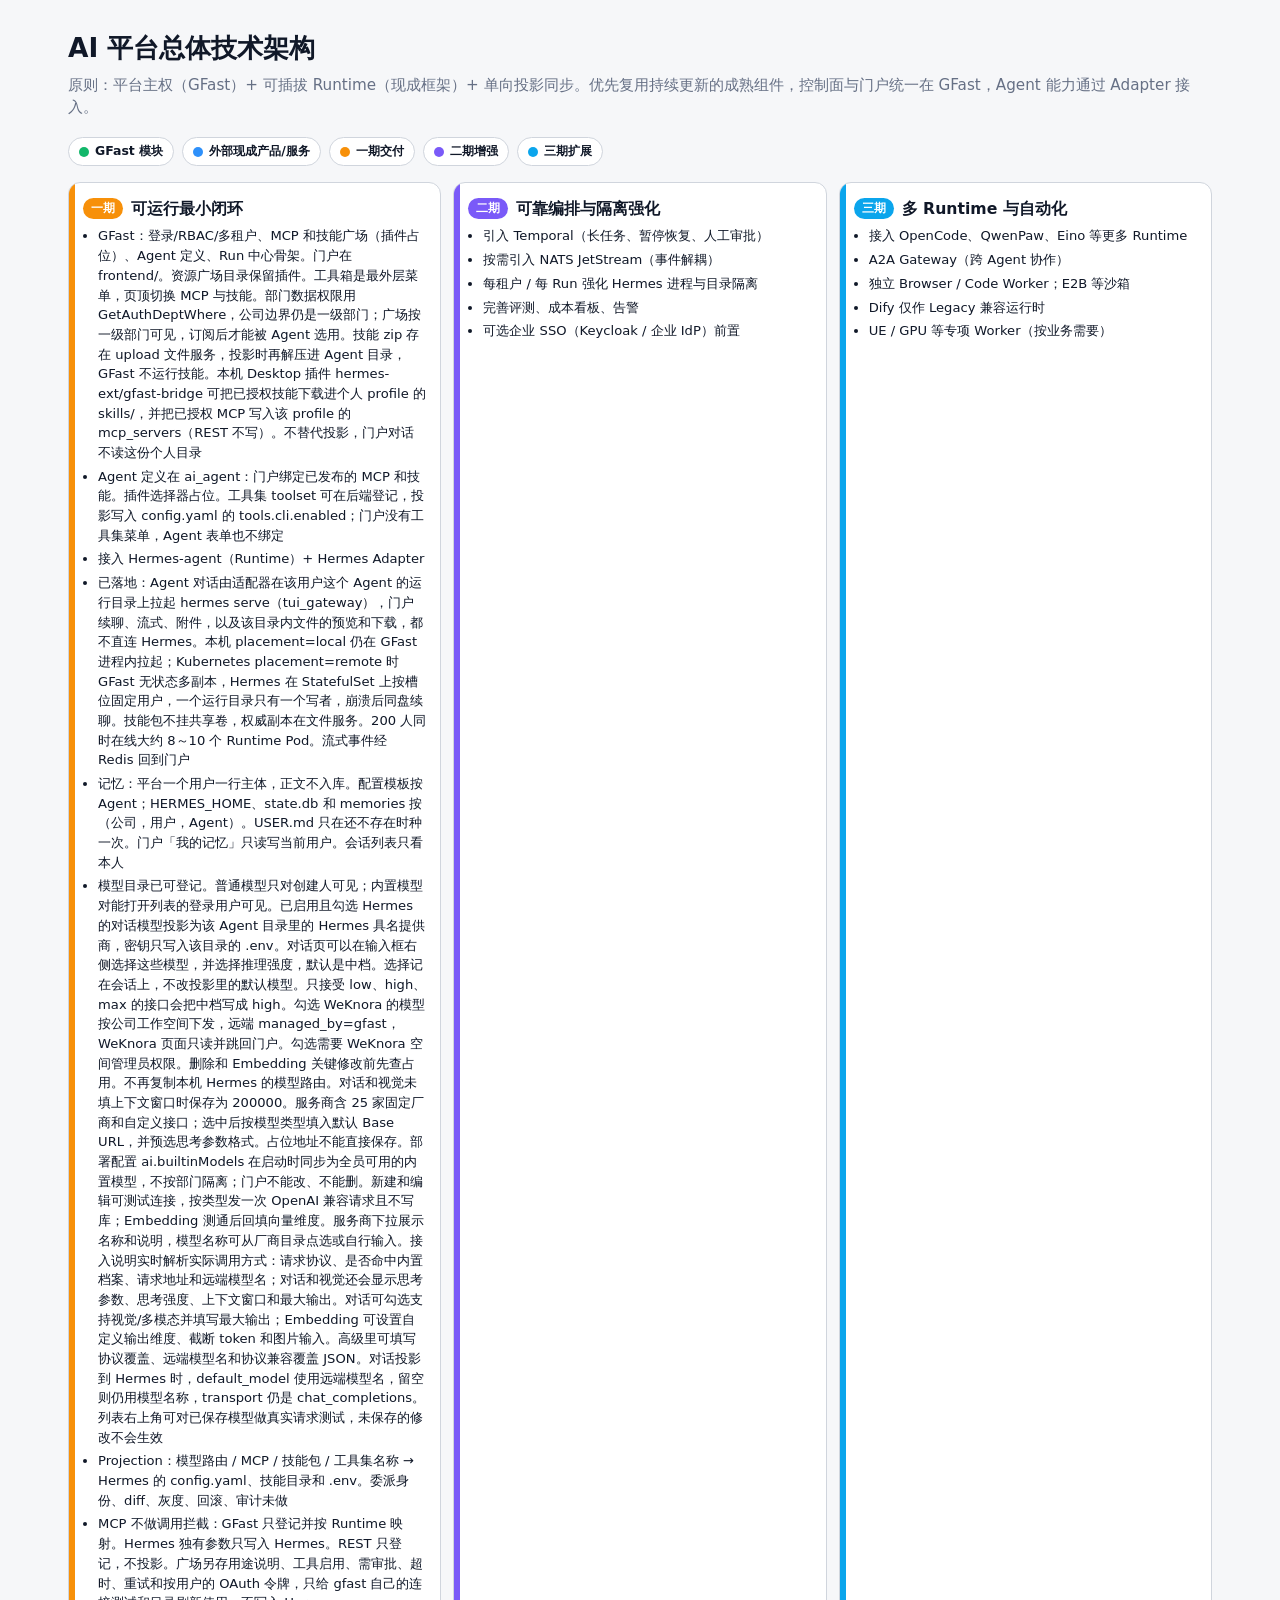
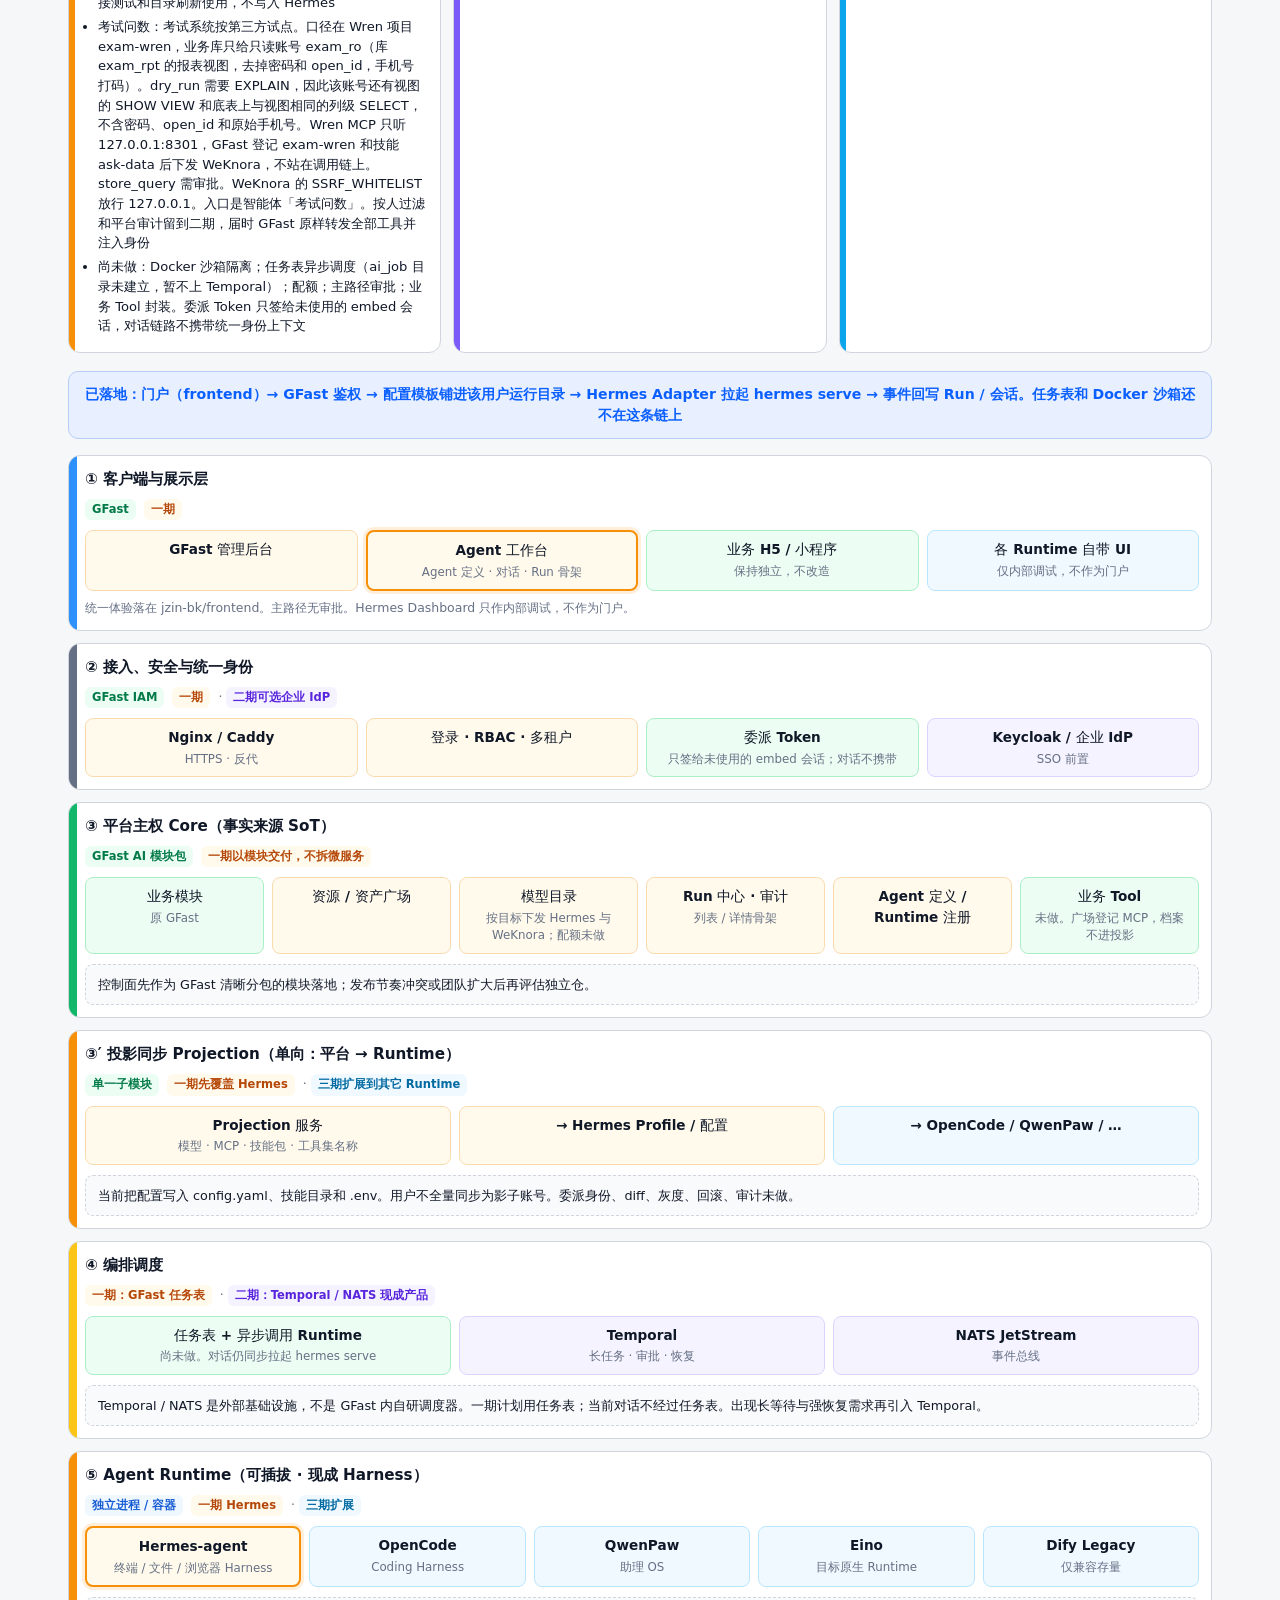
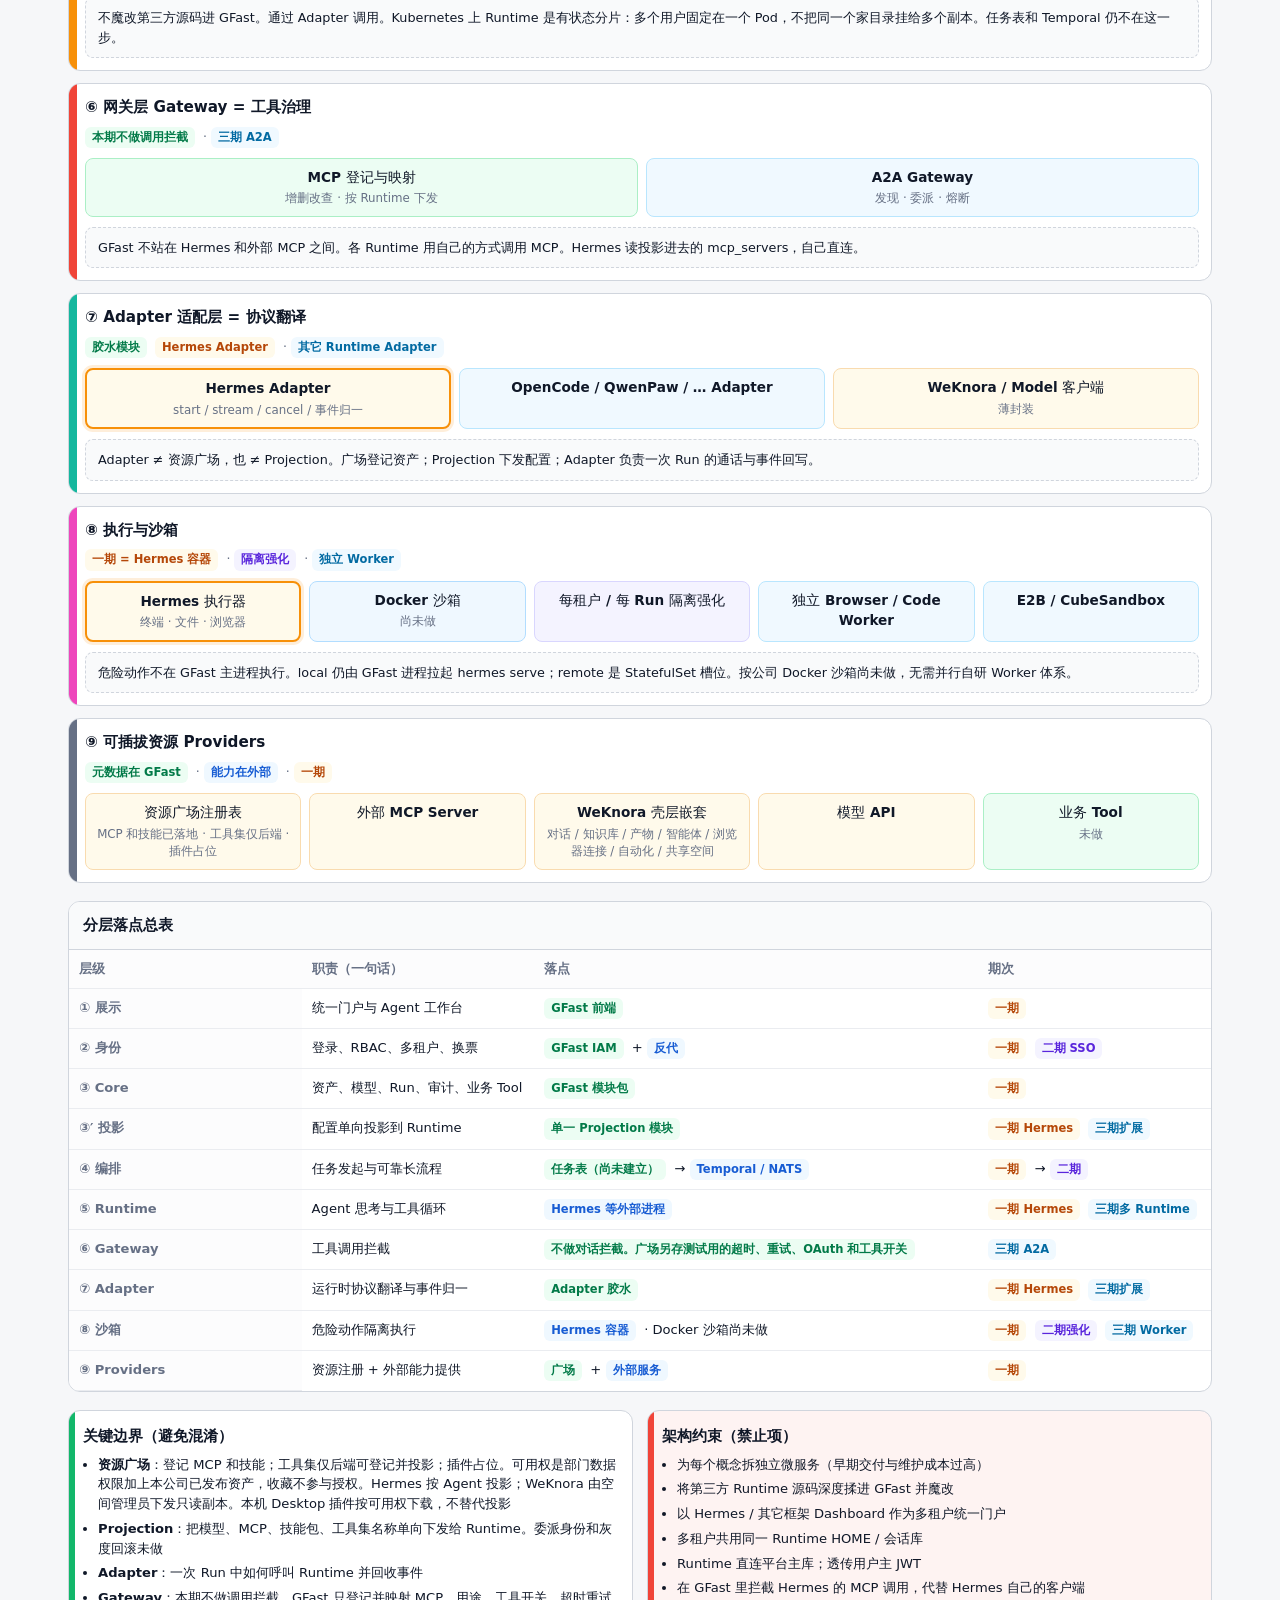
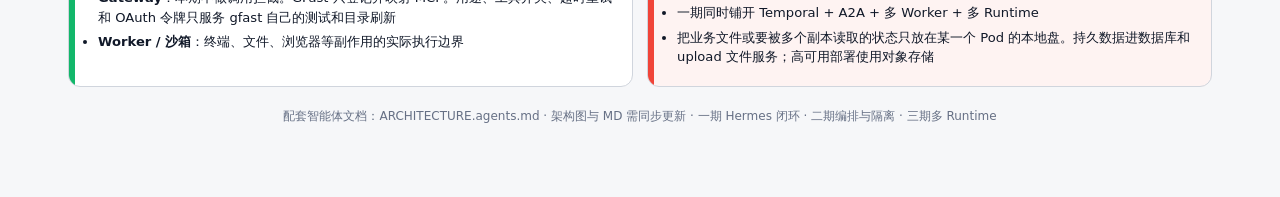
==== commit eb6f7e6b: "docs: sync architecture evening update (2026-11-08) - index.html / ARCHITECTURE.agents.md from works" ====
--- a/index.html
+++ b/index.html
@@ -208,6 +208,7 @@
                 <li>模型目录已可登记。普通模型只对创建人可见；内置模型对能打开列表的登录用户可见。已启用且勾选 Hermes 的对话模型投影为该 Agent 目录里的 Hermes 具名提供商，密钥只写入该目录的 .env。对话页可以在输入框右侧选择这些模型，并选择推理强度，默认是中档。选择记在会话上，不改投影里的默认模型。只接受 low、high、max 的接口会把中档写成 high。勾选 WeKnora 的模型按公司工作空间下发，远端 managed_by=gfast，WeKnora 页面只读并跳回门户。勾选需要 WeKnora 空间管理员权限。删除和 Embedding 关键修改前先查占用。不再复制本机 Hermes 的模型路由。对话和视觉未填上下文窗口时保存为 200000。服务商含 25 家固定厂商和自定义接口；选中后按模型类型填入默认 Base URL，并预选思考参数格式。占位地址不能直接保存。部署配置 ai.builtinModels 在启动时同步为全员可用的内置模型，不按部门隔离；门户不能改、不能删。新建和编辑可测试连接，按类型发一次 OpenAI 兼容请求且不写库；Embedding 测通后回填向量维度。服务商下拉展示名称和说明，模型名称可从厂商目录点选或自行输入。接入说明实时解析实际调用方式：请求协议、是否命中内置档案、请求地址和远端模型名；对话和视觉还会显示思考参数、思考强度、上下文窗口和最大输出。对话可勾选支持视觉/多模态并填写最大输出；Embedding 可设置自定义输出维度、截断 token 和图片输入。高级里可填写协议覆盖、远端模型名和协议兼容覆盖 JSON。对话投影到 Hermes 时，default_model 使用远端模型名，留空则仍用模型名称，transport 仍是 chat_completions。列表右上角可对已保存模型做真实请求测试，未保存的修改不会生效</li>
                 <li>Projection：模型路由 / MCP / 技能包 / 工具集名称 → Hermes 的 config.yaml、技能目录和 .env。委派身份、diff、灰度、回滚、审计未做</li>
                 <li>MCP 不做调用拦截：GFast 只登记并按 Runtime 映射。Hermes 独有参数只写入 Hermes。REST 只登记，不投影。广场另存用途说明、工具启用、需审批、超时、重试和按用户的 OAuth 令牌，只给 gfast 自己的连接测试和目录刷新使用，不写入 Hermes</li>
+                <li>考试问数：考试系统按第三方试点。口径在 Wren 项目 exam-wren，业务库只给只读账号 exam_ro（库 exam_rpt 的报表视图，去掉密码和 open_id，手机号打码）。dry_run 需要 EXPLAIN，因此该账号还有视图的 SHOW VIEW 和底表上与视图相同的列级 SELECT，不含密码、open_id 和原始手机号。Wren MCP 只听 127.0.0.1:8301，GFast 登记 exam-wren 和技能 ask-data 后下发 WeKnora，不站在调用链上。store_query 需审批。WeKnora 的 SSRF_WHITELIST 放行 127.0.0.1。入口是智能体「考试问数」。按人过滤和平台审计留到二期，届时 GFast 原样转发全部工具并注入身份</li>
                 <li>尚未做：Docker 沙箱隔离；任务表异步调度（ai_job 目录未建立，暂不上 Temporal）；配额；主路径审批；业务 Tool 封装。委派 Token 只签给未使用的 embed 会话，对话链路不携带统一身份上下文</li>
             </ul>
         </section>
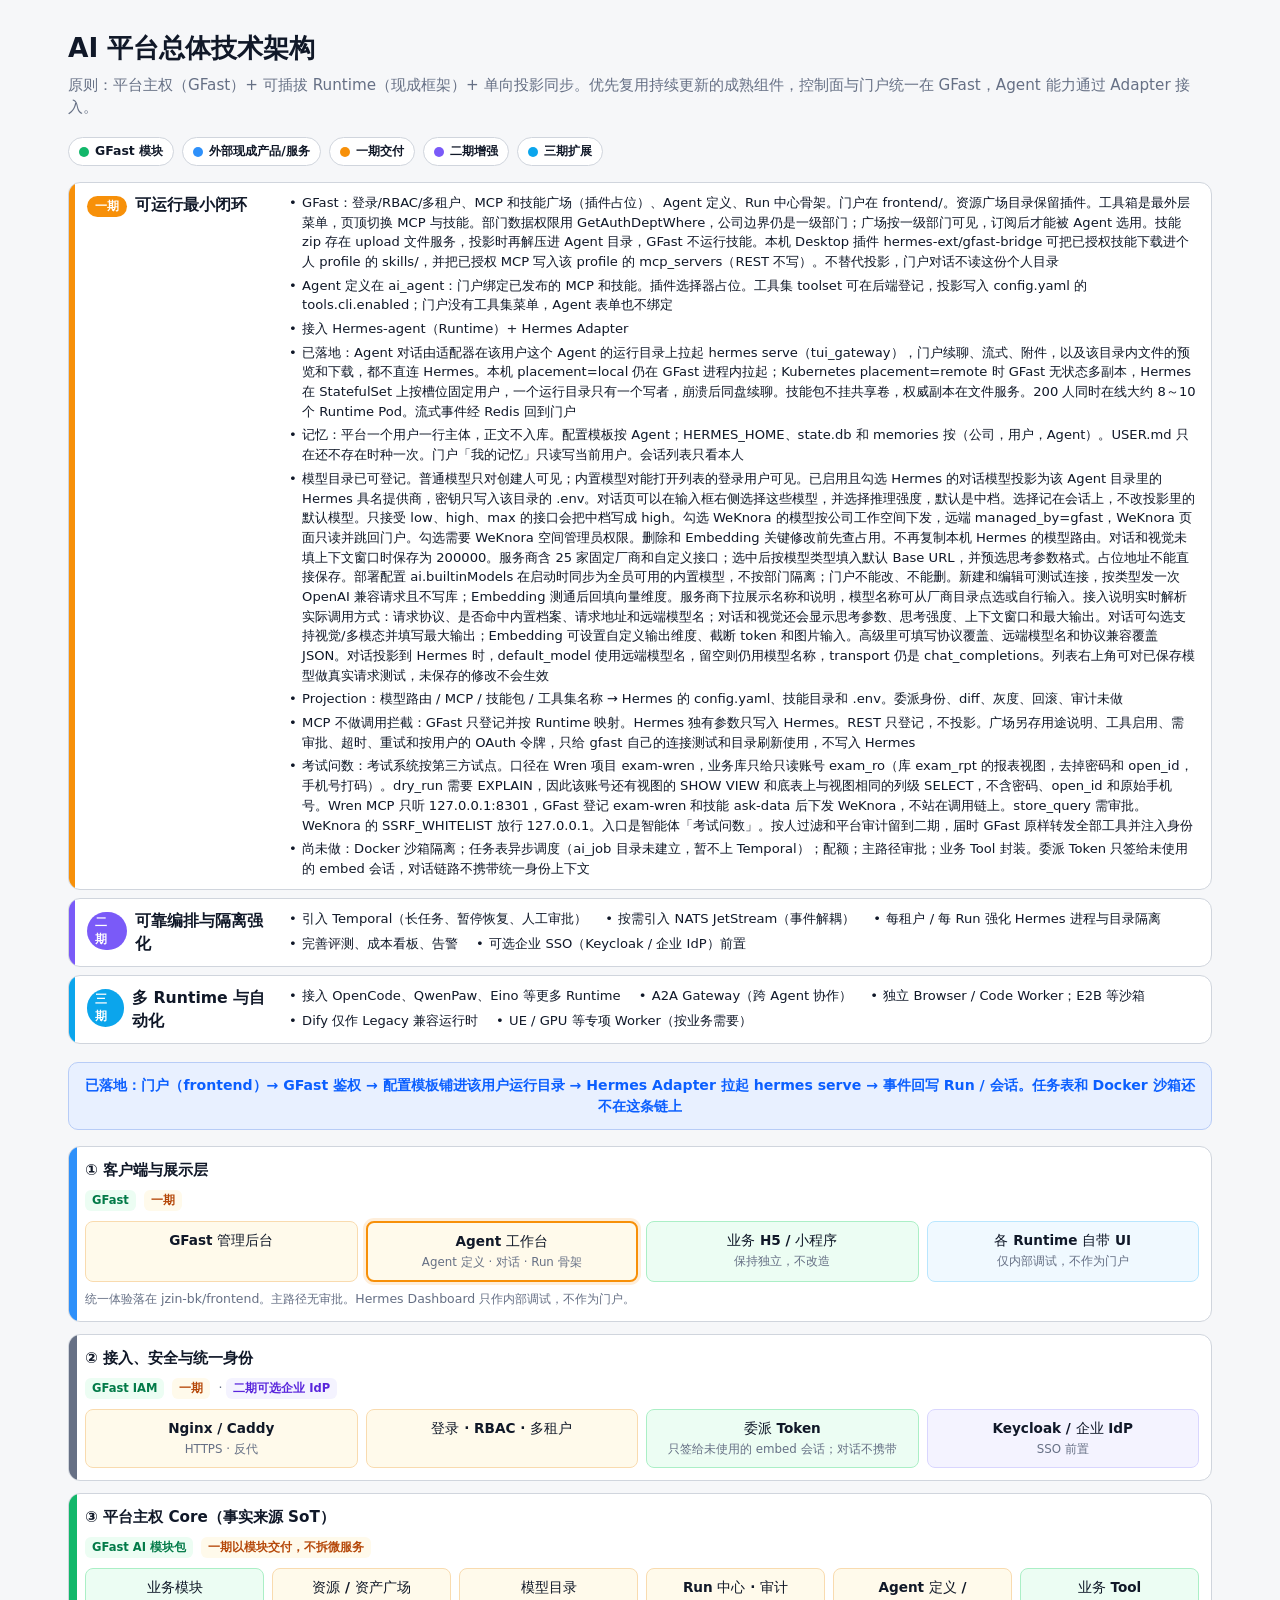
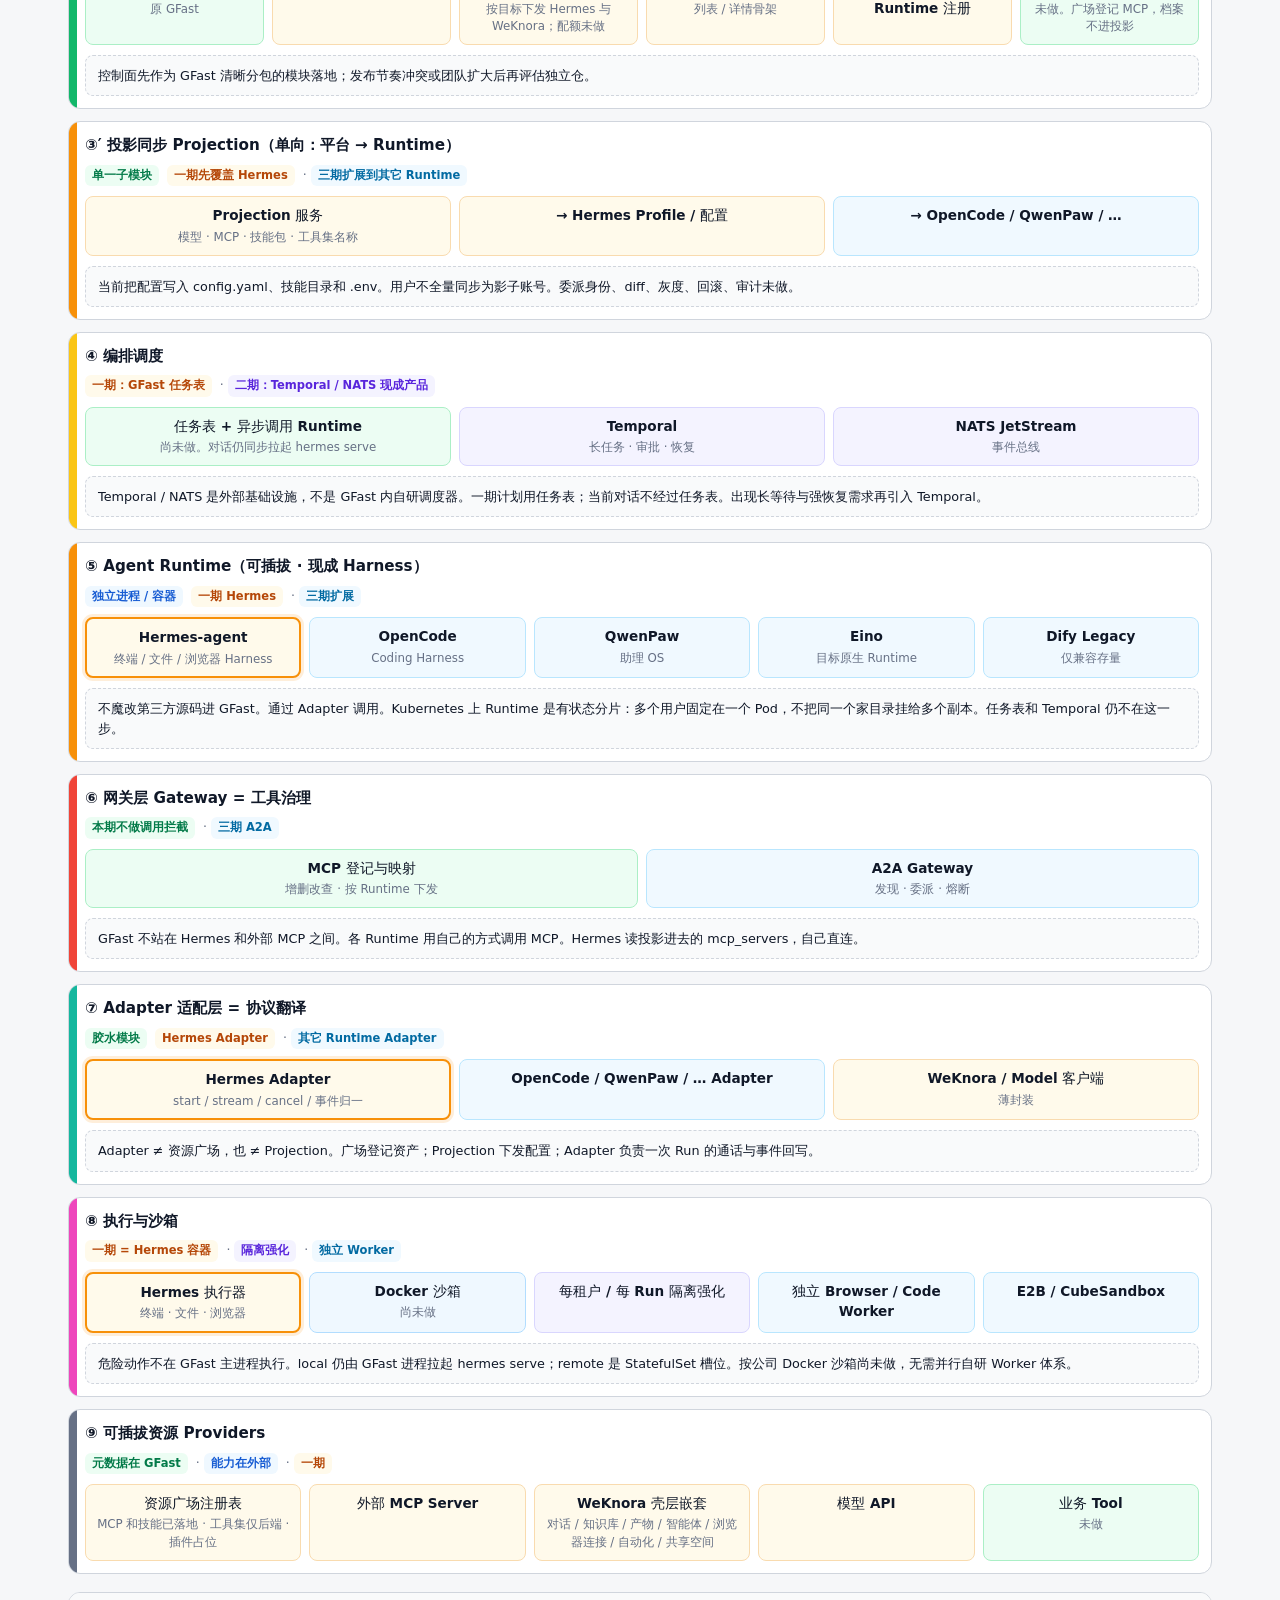
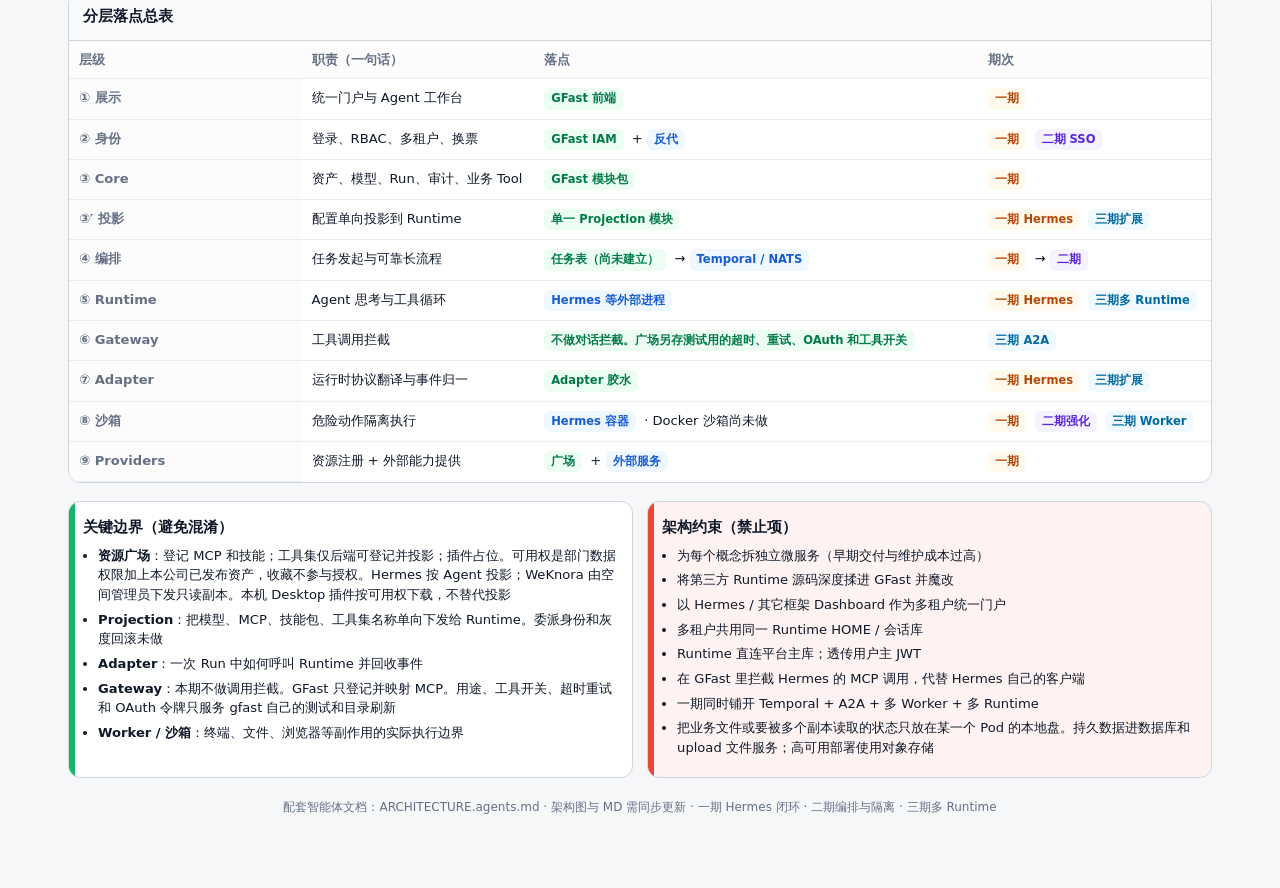
==== commit 89a39e49: "docs: refresh architecture diagram styles" ====
--- a/index.html
+++ b/index.html
@@ -53,16 +53,17 @@
 
         .phases {
             display: grid;
-            grid-template-columns: repeat(3, 1fr);
+            gap: 8px;
+            margin-bottom: 18px;
+        }
+        .phase-card {
+            display: grid;
+            grid-template-columns: 190px minmax(0, 1fr);
             gap: 12px;
-            margin-bottom: 18px;
-        }
-        @media (max-width: 900px) { .phases { grid-template-columns: 1fr; } }
-        .phase-card {
             background: #fff;
             border: 1px solid var(--border);
             border-radius: 12px;
-            padding: 14px 14px 12px;
+            padding: 10px 14px 10px 18px;
             position: relative;
             overflow: hidden;
         }
@@ -74,15 +75,22 @@
         .phase-card.p2 { --accent: var(--p2-a); }
         .phase-card.p3 { --accent: var(--p3-a); }
         .phase-card h2 {
-            margin: 0 0 6px; font-size: .98rem;
-            display: flex; align-items: center; gap: 8px;
+            margin: 0; font-size: .98rem;
+            display: flex; align-items: baseline; gap: 8px;
         }
         .badge {
             font-size: .72rem; font-weight: 700; padding: 2px 8px;
             border-radius: 999px; color: #fff; background: var(--accent);
         }
-        .phase-card ul { margin: 0; padding-left: 1.15em; font-size: .82rem; }
-        .phase-card li { margin: 4px 0; }
+        .phase-card ul {
+            display: flex; flex-wrap: wrap; gap: 4px 18px;
+            margin: 0; padding: 0; list-style: none; font-size: .82rem;
+        }
+        .phase-card li { position: relative; max-width: 100%; padding-left: 1em; }
+        .phase-card li::before { content: "•"; position: absolute; left: 0; }
+        @media (max-width: 640px) {
+            .phase-card { grid-template-columns: minmax(0, 1fr); gap: 6px; }
+        }
 
         .flow {
             text-align: center; font-weight: 650; color: #0b5fff;
